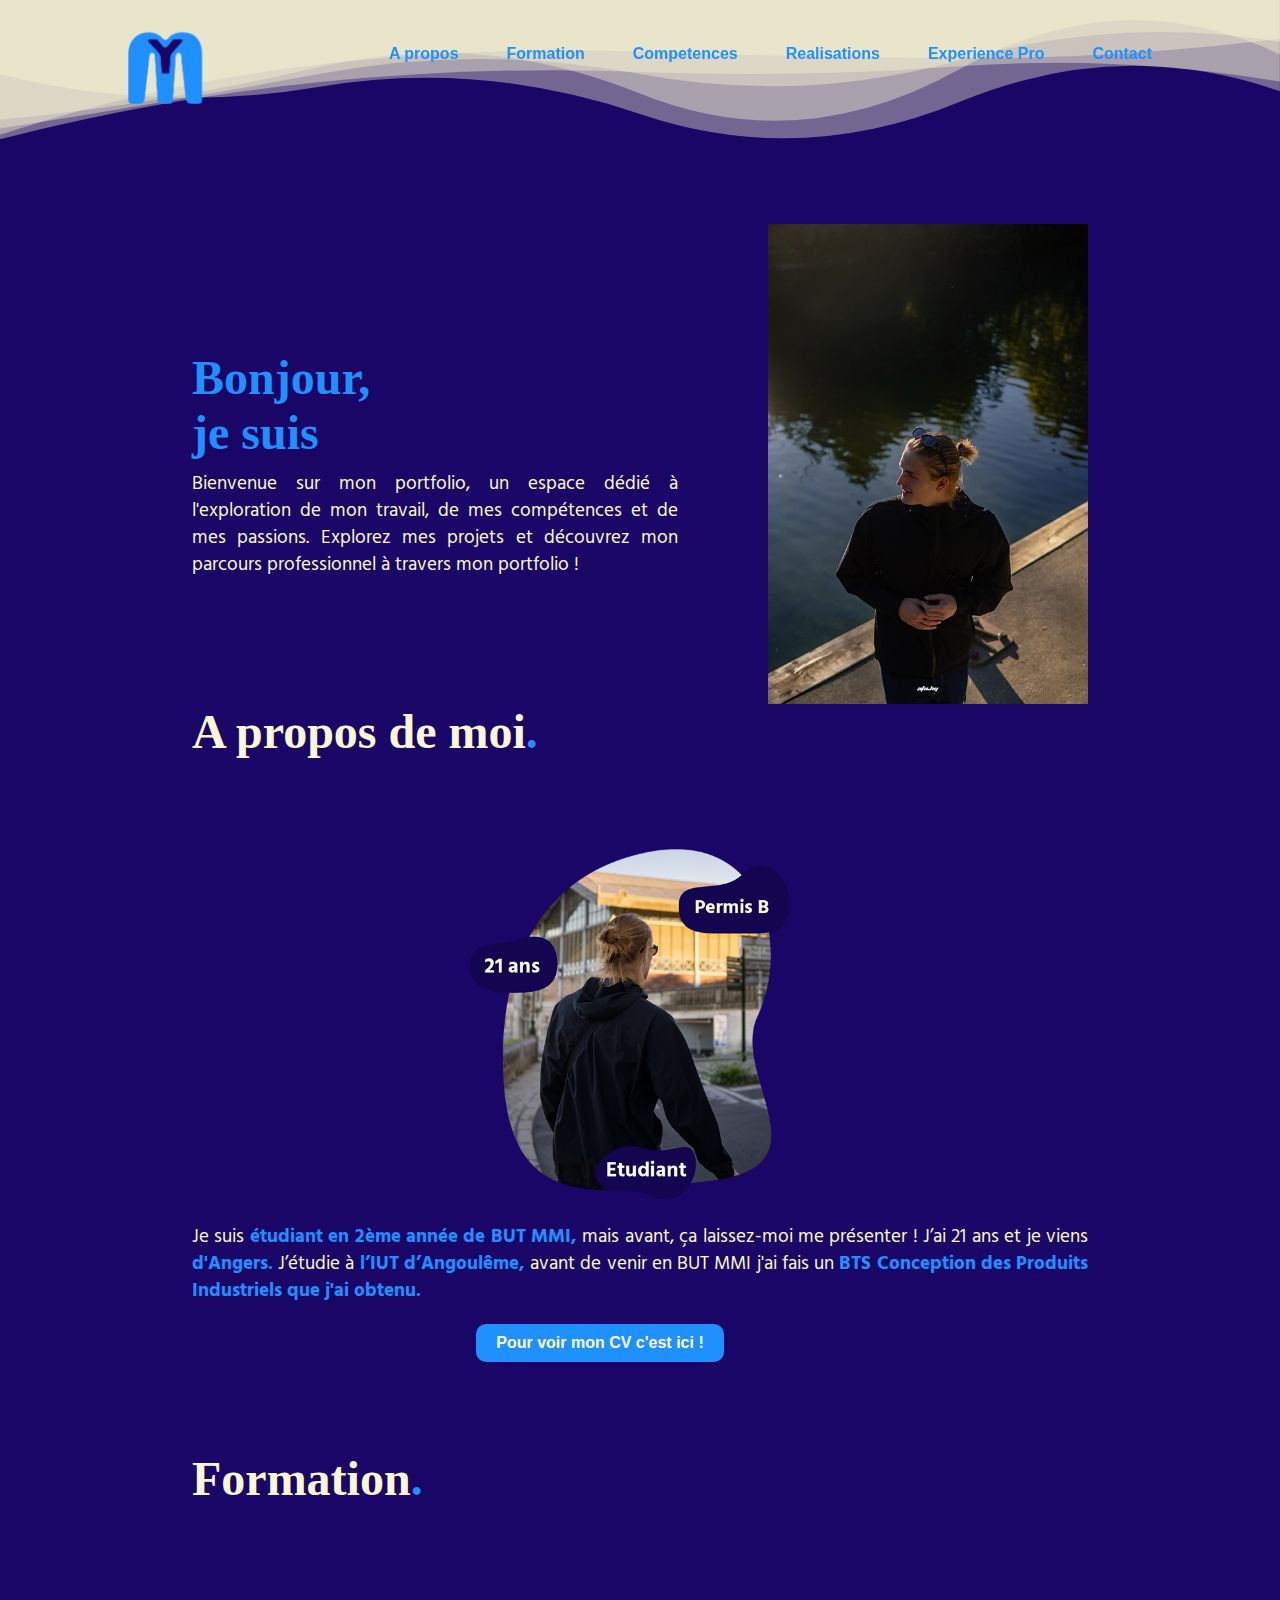
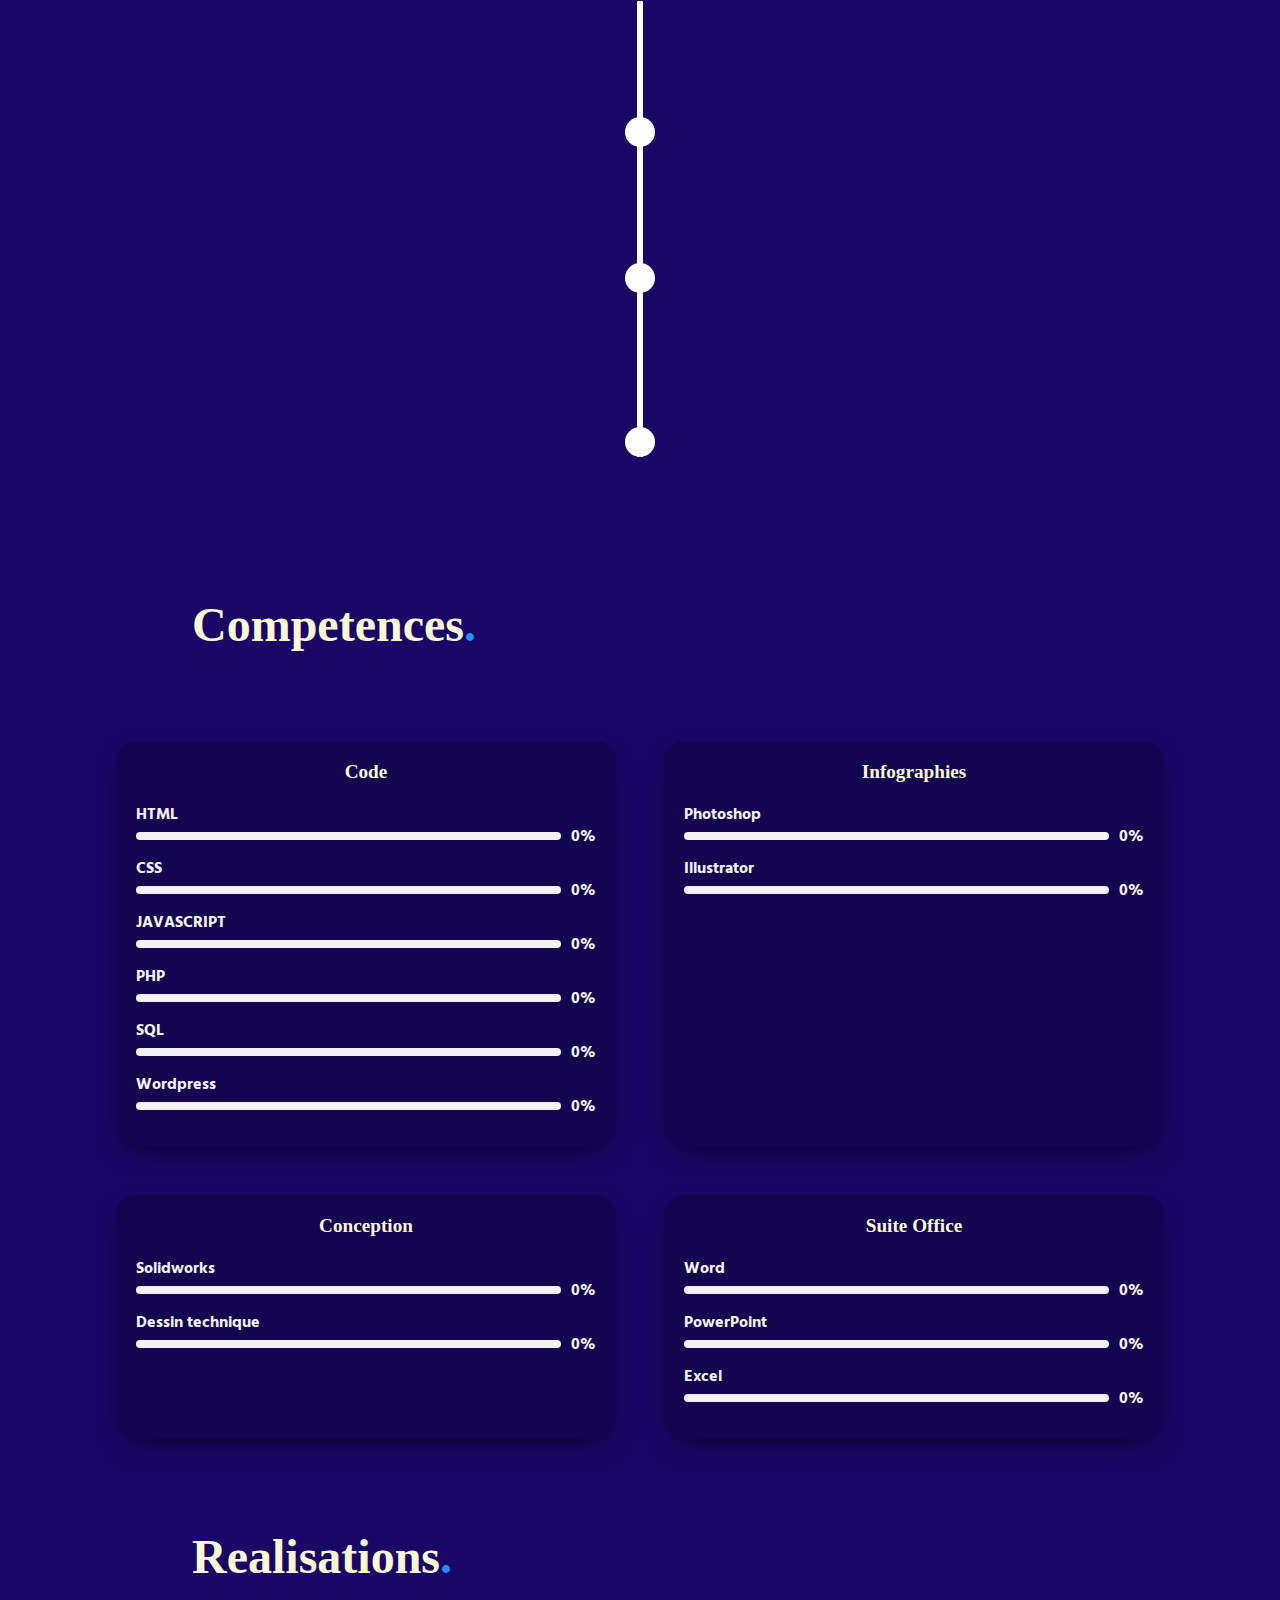
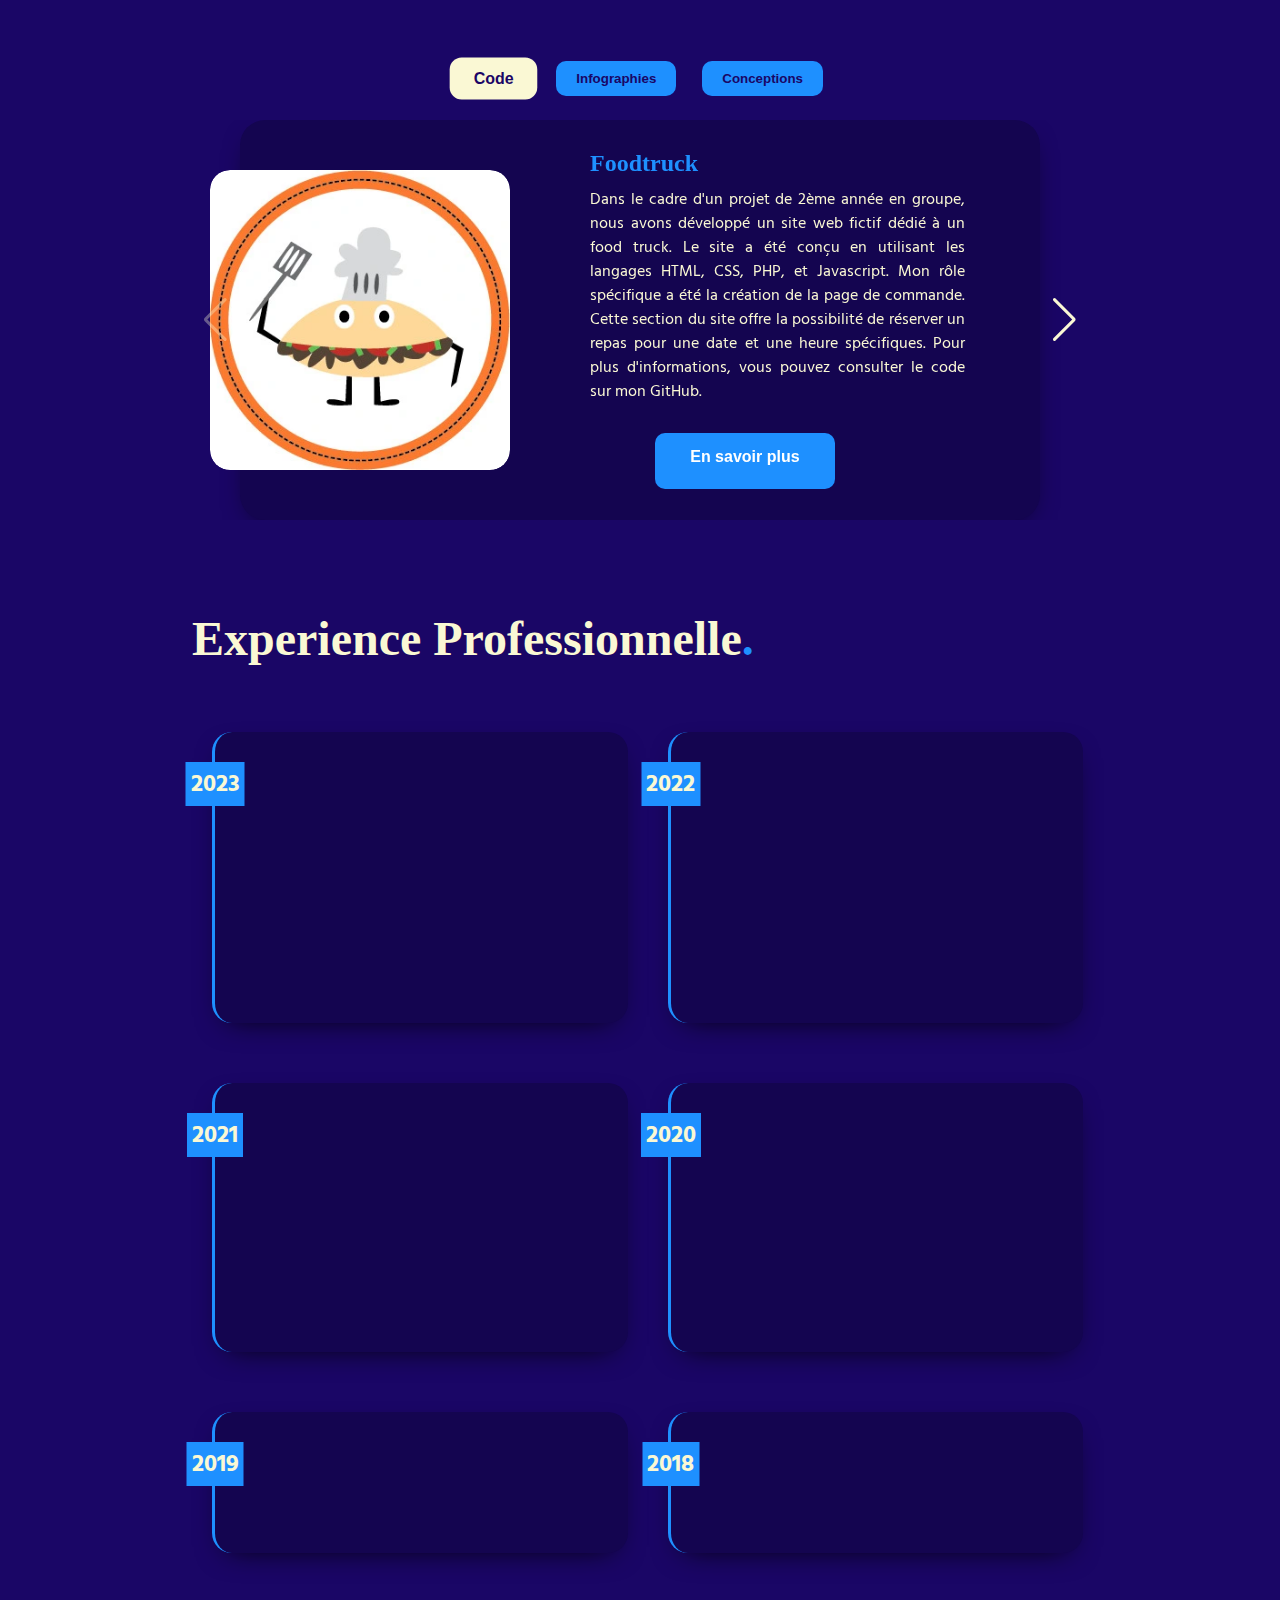
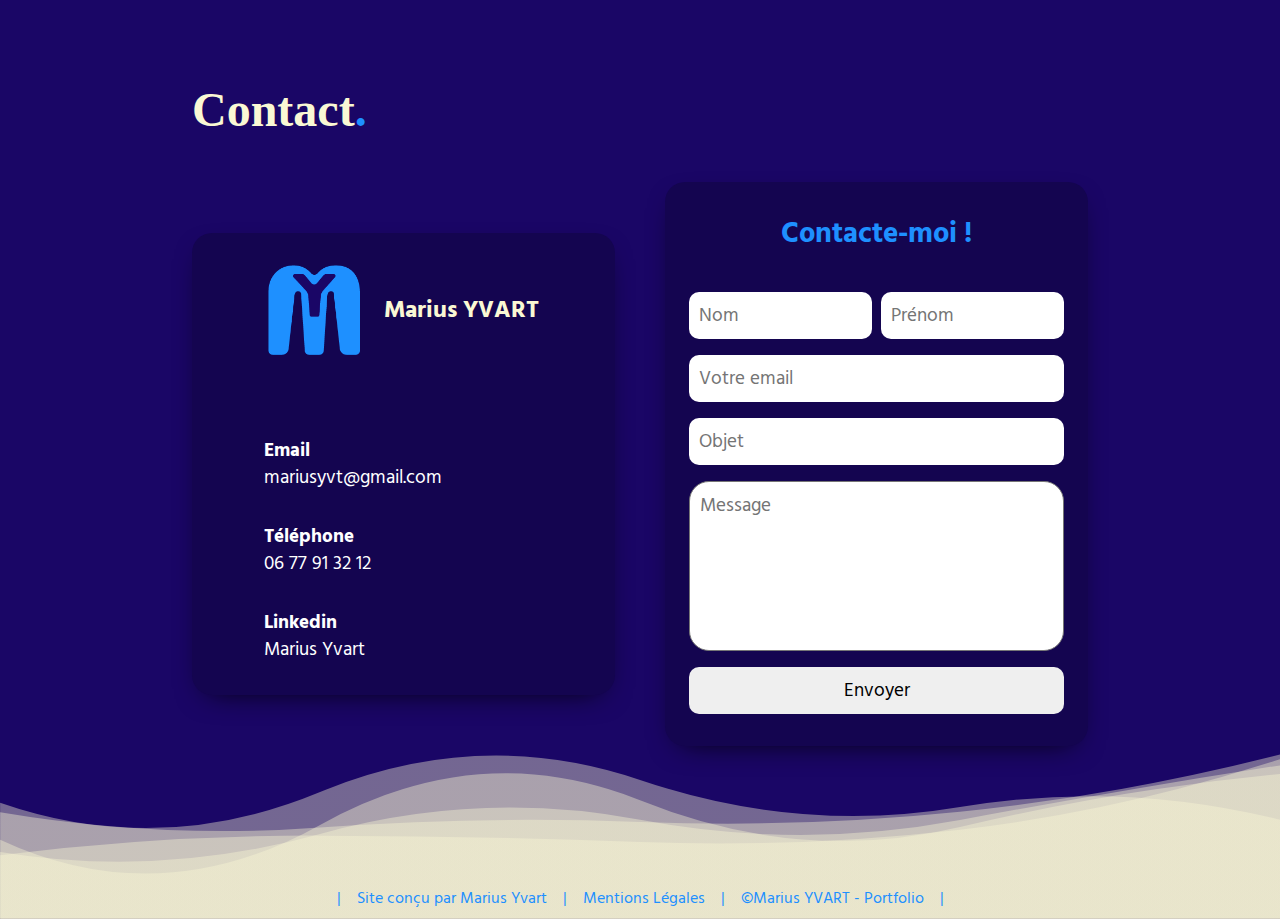
==== portfolio/index.html @ 49af5580 "Upload" ====
<!DOCTYPE html>
<html lang="fr">
  <head>
    <meta charset="UTF-8" />
    <meta name="viewport" content="width=device-width, initial-scale=1.0" />
    <meta property="og:image" content="assets/img/IMG_4087.webp" />
    <link rel="stylesheet" href="./assets/style.css" />
    <link
      rel="stylesheet"
      href="https://use.fontawesome.com/releases/v5.5.0/css/all.css"
      integrity="sha384-B4dIYHKNBt8Bc12p+WXckhzcICo0wtJAoU8YZTY5qE0Id1GSseTk6S+L3BlXeVIU"
      crossorigin="anonymous"
    />
    <link rel="icon" type="image/webp" href="./assets/img/logo.webp" />
    <script src="https://cdn.jsdelivr.net/npm/typelighterjs/typelighter.min.js"></script>
    <link rel="preconnect" href="https://fonts.googleapis.com" />
    <link rel="preconnect" href="https://fonts.gstatic.com" crossorigin />
    <link
      href="https://fonts.googleapis.com/css2?family=Inter&display=swap"
      rel="stylesheet"
    />
    <link
      href="https://fonts.googleapis.com/css2?family=Hind+Madurai&display=swap"
      rel="stylesheet"
    />
    <link
      href="https://fonts.googleapis.com/css2?family=Hind+Madurai:wght@700&display=swap"
      rel="stylesheet"
    />
    <link rel="stylesheet"
    href="https://cdnjs.cloudflare.com/ajax/libs/animate.css/4.1.1/animate.min.css"">
    <title>Portfolio Marius YVART</title>
    <script src="https://cdnjs.cloudflare.com/ajax/libs/waypoints/4.0.1/noframework.waypoints.min.js"></script>

    <link
      rel="stylesheet"
      href="https://cdn.jsdelivr.net/npm/swiper@11/swiper-bundle.min.css"
    />
  </head>
  <body>
    <header class="header-container">
      <svg
        id="svg"
        class="fixed-svg"
        style="position: fixed; top: -25px; left: 0; pointer-events: none"
        xmlns="http://www.w3.org/2000/svg"
        xmlns:xlink="http://www.w3.org/1999/xlink"
        preserveAspectRatio="xMidYMid"
        viewBox="0 0 1440 381"
      >
        <g transform="translate(720,190.5) scale(1,1) translate(-720,-190.5)">
          <linearGradient
            id="lg-0.09345103134690036"
            x1="0"
            x2="1"
            y1="0"
            y2="0"
          >
            <stop stop-color="#FAF8D4" offset="0"></stop>
            <stop stop-color="#FAF8D4" offset="1"></stop>
          </linearGradient>
          <path d="" fill="url(#lg-0.09345103134690036)" opacity="0.4">
            <animate
              attributeName="d"
              dur="10s"
              repeatCount="indefinite"
              keyTimes="0;0.333;0.667;1"
              calcMode="spline"
              keySplines="0.5 0 0.5 1;0.5 0 0.5 1;0.5 0 0.5 1"
              begin="0s"
              values="M0 0L 0 189.29338144551366Q 180 137.57852709131288  360 119.36997433395926T 720 107.00368142753132T 1080 98.22053893251172T 1440 124.66300718255425L 1440 0 Z;M0 0L 0 149.22998989201835Q 180 149.40688814794396  360 129.59572454208345T 720 125.55200996612264T 1080 139.25074182298823T 1440 82.24204339189296L 1440 0 Z;M0 0L 0 161.0830165963191Q 180 181.2282649671387  360 154.54073927793095T 720 151.94055467730027T 1080 72.46721846772127T 1440 90.8806387308264L 1440 0 Z;M0 0L 0 189.29338144551366Q 180 137.57852709131288  360 119.36997433395926T 720 107.00368142753132T 1080 98.22053893251172T 1440 124.66300718255425L 1440 0 Z"
            ></animate>
          </path>
          <path d="" fill="url(#lg-0.09345103134690036)" opacity="0.4">
            <animate
              attributeName="d"
              dur="10s"
              repeatCount="indefinite"
              keyTimes="0;0.333;0.667;1"
              calcMode="spline"
              keySplines="0.5 0 0.5 1;0.5 0 0.5 1;0.5 0 0.5 1"
              begin="-2s"
              values="M0 0L 0 144.21466718763912Q 180 172.11278245696866  360 129.06009635625603T 720 106.58101771331656T 1080 85.96717286251157T 1440 50.12530976077077L 1440 0 Z;M0 0L 0 180.75699273526794Q 180 119.39017887131243  360 99.42735832372372T 720 85.76964060908753T 1080 93.90977067211479T 1440 72.31577688977471L 1440 0 Z;M0 0L 0 166.77511283354977Q 180 133.69087652049203  360 103.54055225074872T 720 109.93758177183226T 1080 95.54826953327898T 1440 93.87608220760868L 1440 0 Z;M0 0L 0 144.21466718763912Q 180 172.11278245696866  360 129.06009635625603T 720 106.58101771331656T 1080 85.96717286251157T 1440 50.12530976077077L 1440 0 Z"
            ></animate>
          </path>
          <path d="" fill="url(#lg-0.09345103134690036)" opacity="0.4">
            <animate
              attributeName="d"
              dur="10s"
              repeatCount="indefinite"
              keyTimes="0;0.333;0.667;1"
              calcMode="spline"
              keySplines="0.5 0 0.5 1;0.5 0 0.5 1;0.5 0 0.5 1"
              begin="-4s"
              values="M0 0L 0 174.68521691917894Q 180 134.17259355293842  360 100.98398956944305T 720 93.63077938238867T 1080 136.22485401107002T 1440 107.98555966325299L 1440 0 Z;M0 0L 0 172.51836739650543Q 180 130.34903753058742  360 101.69862598194558T 720 112.032914165288T 1080 100.87779214056988T 1440 88.86357671411821L 1440 0 Z;M0 0L 0 172.94948881758Q 180 165.65164287987562  360 124.79751864285632T 720 110.77013380486515T 1080 87.99473991772453T 1440 55.888906051488604L 1440 0 Z;M0 0L 0 174.68521691917894Q 180 134.17259355293842  360 100.98398956944305T 720 93.63077938238867T 1080 136.22485401107002T 1440 107.98555966325299L 1440 0 Z"
            ></animate>
          </path>
          <path d="" fill="url(#lg-0.09345103134690036)" opacity="0.4">
            <animate
              attributeName="d"
              dur="10s"
              repeatCount="indefinite"
              keyTimes="0;0.333;0.667;1"
              calcMode="spline"
              keySplines="0.5 0 0.5 1;0.5 0 0.5 1;0.5 0 0.5 1"
              begin="-6s"
              values="M0 0L 0 131.09364845013891Q 180 206.1636899449988  360 169.77206487133304T 720 143.27072851529425T 1080 138.08739710746005T 1440 51.37452628228719L 1440 0 Z;M0 0L 0 181.89141846638148Q 180 200.46427621624437  360 168.50669866686235T 720 124.67477650299199T 1080 122.9238733883743T 1440 87.45302112235532L 1440 0 Z;M0 0L 0 111.51298727137814Q 180 155.97449476549747  360 125.59499587322382T 720 156.37862009898373T 1080 142.69391358414356T 1440 131.04367235719238L 1440 0 Z;M0 0L 0 131.09364845013891Q 180 206.1636899449988  360 169.77206487133304T 720 143.27072851529425T 1080 138.08739710746005T 1440 51.37452628228719L 1440 0 Z"
            ></animate>
          </path>
          <path d="" fill="url(#lg-0.09345103134690036)" opacity="0.4">
            <animate
              attributeName="d"
              dur="10s"
              repeatCount="indefinite"
              keyTimes="0;0.333;0.667;1"
              calcMode="spline"
              keySplines="0.5 0 0.5 1;0.5 0 0.5 1;0.5 0 0.5 1"
              begin="-8s"
              values="M0 0L 0 157.48520524993137Q 180 138.5067693972702  360 94.7185817470291T 720 148.56945309581926T 1080 109.92290005398587T 1440 98.45126933658912L 1440 0 Z;M0 0L 0 141.60575513097587Q 180 123.28145426226723  360 100.91661997235707T 720 77.51364975515115T 1080 62.41519069615588T 1440 115.27778912457487L 1440 0 Z;M0 0L 0 182.06341428673304Q 180 172.81571510865444  360 133.81356804625014T 720 79.88756121437017T 1080 90.91471492515078T 1440 55.93978003948497L 1440 0 Z;M0 0L 0 157.48520524993137Q 180 138.5067693972702  360 94.7185817470291T 720 148.56945309581926T 1080 109.92290005398587T 1440 98.45126933658912L 1440 0 Z"
            ></animate>
          </path>
        </g>
      </svg>
      <nav class="navbar-desktop">
        <a href="#top">
          <img src="./assets/img/logo.webp" alt="logo" id="logo" />
        </a>
        <ul>
          <li>
            <a href="#about">A propos</a>
          </li>
          <li>
            <a href="#formation">Formation</a>
          </li>
          <li>
            <a href="#competences">Competences</a>
          </li>
          <li>
            <a href="#realisation">Realisations</a>
          </li>
          <li>
            <a href="#experience">Experience Pro</a>
          </li>
          <li>
            <a href="#contact">Contact</a>
          </li>
        </ul>
      </nav>
      <div class="navbar-mobile">
        <a href="#top">
          <img src="./assets/img/logo.webp" alt="logo" id="logo" />
        </a>
        <div class="menu-icon" id="menu-icon">
          <svg
            class="ham hamRotate ham8"
            id="menusvg"
            viewBox="0 0 100 100"
            width="80"
            onclick="this.classList.toggle('active')"
            style="pointer-events: none"
          >
            <path
              class="line top"
              d="m 30,33 h 40 c 3.722839,0 7.5,3.126468 7.5,8.578427 0,5.451959 -2.727029,8.421573 -7.5,8.421573 h -20"
            ></path>
            <path class="line middle" d="m 30,50 h 40"></path>
            <path
              class="line bottom"
              d="m 70,67 h -40 c 0,0 -7.5,-0.802118 -7.5,-8.365747 0,-7.563629 7.5,-8.634253 7.5,-8.634253 h 20"
            ></path>
          </svg>
        </div>
        <ul id="mobile-menu" class="hidden">
          <li><a href="#about">A propos</a></li>
          <li><a href="#formation">Formation</a></li>
          <li><a href="#competences">Competences</a></li>
          <li><a href="#realisation">Realisations</a></li>
          <li><a href="#experience">Experience Pro</a></li>
          <li><a href="#contact">Contact</a></li>
        </ul>
      </div>
    </header>
    <main>
      <section class="portfolio-container">
        <div>
          <h1>Bonjour,</h1>
          <h1>
            je suis
            <span
              class="typeWriter"
              style="color: #faf8d4"
              data-text='[" Marius !", "etudiant !"]'
            ></span>
          </h1>
          <p>
            Bienvenue sur mon portfolio, un espace dédié à l'exploration de mon
            travail, de mes compétences et de mes passions. Explorez mes projets
            et découvrez mon parcours professionnel à travers mon portfolio !
          </p>
        </div>
        <img src="./assets/img/IMG_4087.webp" alt="Marius YVART" />
      </section>
      <section class="about-container" id="about">
        <h1>A propos de moi<span id="color">.</span></h1>
        <div>
          <img src="./assets/img/IMG_4093.webp" alt="Marius YVART" />
          <p>
            Je suis <strong>étudiant en 2ème année de BUT MMI,</strong> mais
            avant, ça laissez-moi me présenter ! J’ai 21 ans et je viens
            <strong>d'Angers.</strong> J’étudie à
            <strong>l’IUT d’Angoulême,</strong> avant de venir en BUT MMI j'ai
            fais un
            <strong
              >BTS Conception des Produits Industriels que j'ai obtenu.</strong
            >
          </p>
          <div class="about__container__cv">
            <a
              href="./assets/img/Marius CV copie-avec compression.pdf"
              target="_blank"
              class="about__cv"
              >Pour voir mon CV c'est ici !</a
            >
            <a href="https://github.com/MuuvaY"
              ><i class="fa-brands fa-square-github github"></i
            ></a>
          </div>
        </div>
      </section>
      <section class="timeline" id="formation">
        <h1>Formation<span id="color">.</span></h1>
        <ul>
          <li class="timeline-item">
            <div>
              <time>2020</time> Baccalauréat Technologique (Angers)
              <br />Titulaire du Baccalauréat STI2D
            </div>
          </li>
          <li class="timeline-item">
            <div>
              <time>2022</time> BTS CPI (Angers) <br />Titulaire du BTS
              Conception des Produits Industriels.
            </div>
          </li>
          <li class="timeline-item">
            <div>
              <time>2023</time> BUT MMI (Angoulême) <br />2ème année en BUT
              Métiers du Multimédia et de l’Internet
            </div>
          </li>
        </ul>
      </section>
      <section class="competences-container" id="competences">
        <h1>Competences<span id="color">.</span></h1>
        <div class="compt">
          <div class="container">
            <h3>Code</h3>
            <div class="box">
              <p>HTML</p>
              <div class="progress_bar_box">
                <div class="progress_bar">
                  <span class="line"></span>
                </div>
                <p class="increasing_percentage">0%</p>
                <div class="total_percentage">80%</div>
              </div>
            </div>
            <div class="box">
              <p>CSS</p>
              <div class="progress_bar_box">
                <div class="progress_bar">
                  <span class="line"></span>
                </div>
                <p class="increasing_percentage">0%</p>
                <div class="total_percentage">70%</div>
              </div>
            </div>
            <div class="box">
              <p>JAVASCRIPT</p>
              <div class="progress_bar_box">
                <div class="progress_bar">
                  <span class="line"></span>
                </div>
                <p class="increasing_percentage">0%</p>
                <div class="total_percentage">50%</div>
              </div>
            </div>
            <div class="box">
              <p>PHP</p>
              <div class="progress_bar_box">
                <div class="progress_bar">
                  <span class="line"></span>
                </div>
                <p class="increasing_percentage">0%</p>
                <div class="total_percentage">50%</div>
              </div>
            </div>
            <div class="box">
              <p>SQL</p>
              <div class="progress_bar_box">
                <div class="progress_bar">
                  <span class="line"></span>
                </div>
                <p class="increasing_percentage">0%</p>
                <div class="total_percentage">70%</div>
              </div>
            </div>
            <div class="box">
              <p>Wordpress</p>
              <div class="progress_bar_box">
                <div class="progress_bar">
                  <span class="line"></span>
                </div>
                <p class="increasing_percentage">0%</p>
                <div class="total_percentage">65%</div>
              </div>
            </div>
          </div>
          <div class="container">
            <h3>Infographies</h3>
            <div class="box">
              <p>Photoshop</p>
              <div class="progress_bar_box">
                <div class="progress_bar">
                  <span class="line"></span>
                </div>
                <p class="increasing_percentage">0%</p>
                <div class="total_percentage">60%</div>
              </div>
            </div>
            <div class="box">
              <p>Illustrator</p>
              <div class="progress_bar_box">
                <div class="progress_bar">
                  <span class="line"></span>
                </div>
                <p class="increasing_percentage">0%</p>
                <div class="total_percentage">70%</div>
              </div>
            </div>
          </div>
          <div class="container">
            <h3>Conception</h3>
            <div class="box">
              <p>Solidworks</p>
              <div class="progress_bar_box">
                <div class="progress_bar">
                  <span class="line"></span>
                </div>
                <p class="increasing_percentage">0%</p>
                <div class="total_percentage">75%</div>
              </div>
            </div>
            <div class="box">
              <p>Dessin technique</p>
              <div class="progress_bar_box">
                <div class="progress_bar">
                  <span class="line"></span>
                </div>
                <p class="increasing_percentage">0%</p>
                <div class="total_percentage">65%</div>
              </div>
            </div>
          </div>
          <div class="container">
            <h3>Suite Office</h3>
            <div class="box">
              <p>Word</p>
              <div class="progress_bar_box">
                <div class="progress_bar">
                  <span class="line"></span>
                </div>
                <p class="increasing_percentage">0%</p>
                <div class="total_percentage">80%</div>
              </div>
            </div>
            <div class="box">
              <p>PowerPoint</p>
              <div class="progress_bar_box">
                <div class="progress_bar">
                  <span class="line"></span>
                </div>
                <p class="increasing_percentage">0%</p>
                <div class="total_percentage">70%</div>
              </div>
            </div>
            <div class="box">
              <p>Excel</p>
              <div class="progress_bar_box">
                <div class="progress_bar">
                  <span class="line"></span>
                </div>
                <p class="increasing_percentage">0%</p>
                <div class="total_percentage">60%</div>
              </div>
            </div>
          </div>
        </div>
      </section>
      <section class="realisation-container" id="realisation">
        <h1>Realisations<span id="color">.</span></h1>
        <div class="btn">
          <button id="bouton1" class="actif">Code</button>
          <button id="bouton2">Infographies</button>
          <button id="bouton3">Conceptions</button>
        </div>
        <div class="carroussel">
          <div class="code">
            <div class="swiper mySwiper">
              <div class="swiper-wrapper">
                <div class="swiper-slide">
                  <div class="blog-slider">
                    <div class="blog-slider__wrp swiper-wrapper">
                      <div class="blog-slider__item swiper-slide">
                        <div class="blog-slider__img">
                          <img src="./assets/img/FOUEE.webp" alt="Foodtruck" />
                        </div>
                        <div class="blog-slider__content">
                          <div class="blog-slider__title">Foodtruck</div>
                          <div class="blog-slider__text">
                            Dans le cadre d'un projet de 2ème année en groupe,
                            nous avons développé un site web fictif dédié à un
                            food truck. Le site a été conçu en utilisant les
                            langages HTML, CSS, PHP, et Javascript. Mon rôle
                            spécifique a été la création de la page de commande.
                            Cette section du site offre la possibilité de
                            réserver un repas pour une date et une heure
                            spécifiques. Pour plus d'informations, vous pouvez
                            consulter le code sur mon GitHub.
                          </div>
                          <div class="blog-slider__link">
                            <a
                              href="https://rtiphonet.fr/foodtruck/accueil.php"
                              target="_blank"
                              class="blog-slider__button"
                              >En savoir plus</a
                            >
                            <a href="https://github.com/MuuvaY/foodtruck"
                              ><i class="fa-brands fa-square-github github"></i
                            ></a>
                          </div>
                        </div>
                      </div>
                    </div>
                  </div>
                </div>
                <div class="swiper-slide">
                  <div class="blog-slider">
                    <div class="blog-slider__wrp swiper-wrapper">
                      <div class="blog-slider__item swiper-slide">
                        <div class="blog-slider__img">
                          <img src="./assets/img/logoBeeAndBee.webp" alt="" />
                        </div>
                        <div class="blog-slider__content">
                          <div class="blog-slider__title">
                            Application Beeautop
                          </div>
                          <div class="blog-slider__text">
                            Cette application permet aux apiculteurs de suivre
                            leurs colonies d'abeilles dans les ruches qu'ils
                            sélectionnent. <br />Voici les identifiants pour se
                            connecter à l'application : <br />Utilisateur :
                            Mpaulet <br />Mot de passe : secret <br />
                            Application réalisée pour un projet de 1ère année.
                          </div>
                          <div class="blog-slider__link">
                            <a
                              href="https://kbelin.alwaysdata.net/beeautop/"
                              target="_blank"
                              class="blog-slider__button"
                              >En savoir plus</a
                            >
                            <a href="https://github.com/MuuvaY/BeeAuTop"
                              ><i class="fa-brands fa-square-github github"></i
                            ></a>
                          </div>
                        </div>
                      </div>
                    </div>
                  </div>
                </div>
                <div class="swiper-slide">
                  <div class="blog-slider">
                    <div class="blog-slider__wrp swiper-wrapper">
                      <div class="blog-slider__item swiper-slide">
                        <div class="blog-slider__img">
                          <img
                            src="./assets/img/portfolio.webp"
                            alt="Portfolio"
                          />
                        </div>
                        <div class="blog-slider__content">
                          <div class="blog-slider__title">Portfolio</div>
                          <div class="blog-slider__text">
                            Dans le cadre des mes études j'ai réaliser un
                            portfolio en utilisant les langages HTML, CSS,
                            Javascript et PHP.
                          </div>
                          <a
                            href="https://myvart.alwaysdata.net/portfolio"
                            target="_blank"
                            class="blog-slider__button"
                            >En savoir plus</a
                          >
                        </div>
                      </div>
                    </div>
                  </div>
                </div>
              </div>
              <div class="swiper-button-next"></div>
              <div class="swiper-button-prev"></div>
            </div>
          </div>
          <div class="infographies" style="display: none">
            <div class="swiper mySwiper">
              <div class="swiper-wrapper">
                <div class="swiper-slide">
                  <div class="blog-slider">
                    <div class="blog-slider__wrp swiper-wrapper">
                      <div class="blog-slider__item swiper-slide">
                        <div class="blog-slider__img">
                          <img
                            src="./assets/img/TP1-YVART-MARIUS.webp"
                            alt="Illustration Marius YVART"
                          />
                        </div>
                        <div class="blog-slider__content">
                          <div class="blog-slider__title">
                            Marius en indigene
                          </div>
                          <div class="blog-slider__text">
                            Dans le cadre d'une SAE, j'ai dû me mettre dans la
                            peau d'un habitant local évoluant dans son
                            environnement naturel. Voici mon illustration.
                          </div>
                          <a
                            href="./assets/img/TP1-YVART-MARIUS.webp"
                            target="_blank"
                            class="blog-slider__button"
                            >En savoir plus</a
                          >
                        </div>
                      </div>
                    </div>
                  </div>
                </div>
                <div class="swiper-slide">
                  <div class="blog-slider">
                    <div class="blog-slider__wrp swiper-wrapper">
                      <div class="blog-slider__item swiper-slide">
                        <div class="blog-slider__img">
                          <img
                            src="./assets/img/TP1_YVART_COMPLET.webp"
                            alt="Affiche"
                          />
                        </div>
                        <div class="blog-slider__content">
                          <div class="blog-slider__title">Affiche</div>
                          <div class="blog-slider__text">
                            Voici une affiche sur le thème de la sobriété des
                            déplacements moyennes et longues distances, réaliser
                            sur illustrator.
                          </div>
                          <a
                            href="./assets/img/TP1_YVART_COMPLET.webp"
                            target="_blank"
                            class="blog-slider__button"
                            >En savoir plus</a
                          >
                        </div>
                      </div>
                    </div>
                  </div>
                </div>
                <div class="swiper-slide">
                  <div class="blog-slider">
                    <div class="blog-slider__wrp swiper-wrapper">
                      <div class="blog-slider__item swiper-slide">
                        <div class="blog-slider__img">
                          <img
                            src="./assets/img/Kakemono.webp"
                            alt="Kakemono Medialby"
                          />
                        </div>
                        <div class="blog-slider__content">
                          <div class="blog-slider__title">Medialby</div>
                          <div class="blog-slider__text">
                            Medialby est une bibliothèque fictive pour laquelle
                            j'ai dû concevoir la charte graphique. J'ai créé un
                            logo, des véhicules personnalisés, un t-shirt, un
                            stylo, un kakemono et un événement lors d'un salon.
                          </div>
                          <a
                            href="./assets/img/Medialby.pdf"
                            target="_blank"
                            class="blog-slider__button"
                            >En savoir plus</a
                          >
                        </div>
                      </div>
                    </div>
                  </div>
                </div>
              </div>
              <div class="swiper-button-next"></div>
              <div class="swiper-button-prev"></div>
            </div>
          </div>
          <div class="conceptions" style="display: none">
            <div class="swiper mySwiper">
              <div class="swiper-wrapper">
                <div class="swiper-slide">
                  <div class="blog-slider">
                    <div class="blog-slider__wrp swiper-wrapper">
                      <div class="blog-slider__item swiper-slide">
                        <div class="blog-slider__img">
                          <img
                            src="./assets/img/piedbati.webp"
                            alt="Pied Bati"
                          />
                        </div>
                        <div class="blog-slider__content">
                          <div class="blog-slider__title">Pied d'un robot</div>
                          <div class="blog-slider__text">
                            Dans le cadre de mon projet en BTS CPI, j'ai dû
                            concevoir un ensemble de pièces pour un robot de
                            découpe de masselottes. Voici la structure que j'ai
                            élaborée avec Solidworks.
                          </div>
                          <a
                            href="./assets/img/piedbati.webp"
                            target="_blank"
                            class="blog-slider__button"
                            >En savoir plus</a
                          >
                        </div>
                      </div>
                    </div>
                  </div>
                </div>
                <div class="swiper-slide">
                  <div class="blog-slider">
                    <div class="blog-slider__wrp swiper-wrapper">
                      <div class="blog-slider__item swiper-slide">
                        <div class="blog-slider__img">
                          <img
                            src="./assets/img/supportusinage.webp"
                            alt="Support d'usinage"
                          />
                        </div>
                        <div class="blog-slider__content">
                          <div class="blog-slider__title">
                            Support d'usinage
                          </div>
                          <div class="blog-slider__text">
                            Ce dispositif d'usinage a été créé pour fixer le
                            moteur sur le bras de mon robot.
                          </div>
                          <a
                            href="./assets/img/supportusinage.webp"
                            target="_blank"
                            class="blog-slider__button"
                            >En savoir plus</a
                          >
                        </div>
                      </div>
                    </div>
                  </div>
                </div>
                <div class="swiper-slide">
                  <div class="blog-slider">
                    <div class="blog-slider__wrp swiper-wrapper">
                      <div class="blog-slider__item swiper-slide">
                        <div class="blog-slider__img">
                          <img src="./assets/img/moteur.webp" alt="Moteur" />
                        </div>
                        <div class="blog-slider__content">
                          <div class="blog-slider__title">Moteur</div>
                          <div class="blog-slider__text">
                            Voici le moteur utilisé pour indexer une pièce dans
                            la machine de découpe de masselottes.
                          </div>
                          <a
                            href="./assets/img/moteur.webp"
                            target="_blank"
                            class="blog-slider__button"
                            >En savoir plus</a
                          >
                        </div>
                      </div>
                    </div>
                  </div>
                </div>
                <div class="swiper-slide">
                  <div class="blog-slider">
                    <div class="blog-slider__wrp swiper-wrapper">
                      <div class="blog-slider__item swiper-slide">
                        <div class="blog-slider__img">
                          <img
                            src="./assets/img/miseenplan.webp"
                            alt="Mise en plan"
                          />
                        </div>
                        <div class="blog-slider__content">
                          <div class="blog-slider__title">Mise en plan</div>
                          <div class="blog-slider__text">
                            J'ai collaboré avec un étudiant en BTS CPRP. Ceci
                            est une mise en plan d'une pièce utilisée dans un
                            système de récupération de copeaux.
                          </div>
                          <a
                            href="./assets/img/miseenplan.webp"
                            target="_blank"
                            class="blog-slider__button"
                            >En savoir plus</a
                          >
                        </div>
                      </div>
                    </div>
                  </div>
                </div>
              </div>
              <div class="swiper-button-next"></div>
              <div class="swiper-button-prev"></div>
            </div>
          </div>
        </div>
      </section>
      <section class="experience-container" id="experience">
        <h1>Experience Professionnelle<span id="color">.</span></h1>
        <div>
          <div
            class="experience-contenu has-animation animation-ltr"
            data-delay="10"
          >
            <h2>2023</h2>
            <p>
              <strong>Travail Intérim – SUPER U LES JUSTICES</strong
              ><br />Approvisionnement des rayons/Manutention
            </p>
            <p>
              <strong>Travail Etudiant – Norauto</strong><br />Monteur pneus.
            </p>
          </div>
        </div>
        <div>
          <div
            class="experience-contenu has-animation animation-ltr"
            data-delay="10"
          >
            <h2>2022</h2>
            <p>
              <strong>Travail Etudiant – Biscotte Pasquier</strong
              ><br />Conditionnement et tri sur ligne de production/Equipe en
              3/8.
            </p>
            <p>
              <strong>Travail Intérim – GLS France</strong
              ><br />Manutentionnaire.
            </p>
            <p>
              <strong>Travail Intérim – UNDIZ</strong> <br />Préparateur de
              commandes/Pickings/Réception de marchandises.
            </p>
          </div>
        </div>
        <div>
          <div
            class="experience-contenu has-animation animation-ltr"
            data-delay="10"
          >
            <h2>2021</h2>
            <p>
              <strong>Travail Intérim – UNDIZ </strong><br />Préparateur de
              commandes/Pickings – Réception de marchandises. Equipe du matin.
            </p>
            <p>
              <strong>Travail Intérim – LBD Ménage</strong
              ><br />Manutentionnaire.
            </p>
            <p>
              <strong>Stage SIA AGRO (2 mois)</strong>
              <br />Dessinateur Industriel
            </p>
          </div>
        </div>
        <div>
          <div
            class="experience-contenu has-animation animation-ltr"
            data-delay="10"
          >
            <h2>2020</h2>
            <p>
              <strong>Travail Saisonnier dans l’agriculture</strong
              ><br />Travaux pour le maïs semences et épuration du chanvre.
            </p>
          </div>
        </div>
        <div>
          <div
            class="experience-contenu has-animation animation-ltr"
            data-delay="10"
          >
            <h2>2019</h2>
            <p>
              <strong>Travail Saisonnier dans l’agriculture</strong
              ><br />Travaux pour le maïs semences.
            </p>
          </div>
        </div>
        <div>
          <div
            class="experience-contenu has-animation animation-ltr"
            data-delay="10"
          >
            <h2>2018</h2>
            <p>
              <strong>Travail Saisonnier dans l’agriculture</strong
              ><br />Castration de maïs. <br />Récolte des graines d’oignon.
            </p>
          </div>
        </div>
      </section>
      <section class="contact-container" id="contact">
        <h1>Contact<span id="color">.</span></h1>
        <div class="contact-info-form">
          <div class="info-container">
            <div class="info-title">
              <img src="./assets/img/logo.webp" alt="Logo" />
              <h2>Marius YVART</h2>
            </div>
            <div class="info-logo">
              <a href="mailto:mariusyvt@gmail.com">
                <div class="item">
                  <i class="fa-solid fa-envelope"></i>
                  <div class="item-ETL">
                    <p>Email</p>
                    <p>mariusyvt@gmail.com</p>
                  </div>
                </div>
              </a>
              <a href="tel:06 77 91 43 12" target="_blank">
                <div class="item">
                  <i class="fa-solid fa-mobile-screen-button"></i>
                  <div class="item-ETL">
                    <p>Téléphone</p>
                    <p>06 77 91 32 12</p>
                  </div>
                </div>
              </a>
              <a
                href="https://www.linkedin.com/in/marius-yvart-14aa23255/"
                target="_blank"
              >
                <div class="item">
                  <i class="fa-brands fa-linkedin"></i>
                  <div class="item-ETL">
                    <p>Linkedin</p>
                    <p>Marius Yvart</p>
                  </div>
                </div>
              </a>
            </div>
          </div>
          <div class="contact">
            <form method="post" action="mail.php" class="form-container">
              <div class="title">
                <h2>Contacte-moi !</h2>
              </div>
              <div class="input-row">
                <input name="nom" type="text" placeholder="Nom" required />
                <input
                  name="prenom"
                  type="text"
                  placeholder="Prénom"
                  required
                />
              </div>
              <input
                type="email"
                name="email"
                placeholder="Votre email"
                required
              />
              <input type="text" name="objet" placeholder="Objet" required />
              <textarea
                name="message"
                style="height: 330px"
                placeholder="Message"
              ></textarea>
              <!-- <button type="submit" name="submit" class="input-button">
                Envoyer
              </button> -->
              <input type="submit" value="Envoyer" id="submitButton" />
            </form>
          </div>
        </div>
      </section>
    </main>
    <footer>
      <div class="mentionlg">
        <p>|</p>
        <p>Site conçu par Marius Yvart</p>
        <p>|</p>
        <a href="./assets/pages/mentions-legales.html">Mentions Légales</a>
        <p>|</p>
        <p>&copy;<span id="currentYear"></span>Marius YVART - Portfolio</p>
        <p>|</p>
      </div>
      <div class="svg2">
        <svg
          class="fixed-svg-footer"
          xmlns="http://www.w3.org/2000/svg"
          xmlns:xlink="http://www.w3.org/1999/xlink"
          preserveAspectRatio="xMidYMid"
          viewBox="0 0 1440 190"
        >
          <g transform="translate(720,190.5) scale(1,1) translate(-720,-190.5)">
            <linearGradient
              id="lg-0.09345103134690036"
              x1="0"
              x2="1"
              y1="0"
              y2="0"
            >
              <stop stop-color="#FAF8D4" offset="0"></stop>
              <stop stop-color="#FAF8D4" offset="1"></stop>
            </linearGradient>
            <path d="" fill="url(#lg-0.09345103134690036)" opacity="0.4">
              <animate
                attributeName="d"
                dur="10s"
                repeatCount="indefinite"
                keyTimes="0;0.333;0.667;1"
                calcMode="spline"
                keySplines="0.5 0 0.5 1;0.5 0 0.5 1;0.5 0 0.5 1"
                begin="0s"
                values="M0 0L 0 189.29338144551366Q 180 137.57852709131288  360 119.36997433395926T 720 107.00368142753132T 1080 98.22053893251172T 1440 124.66300718255425L 1440 0 Z;M0 0L 0 149.22998989201835Q 180 149.40688814794396  360 129.59572454208345T 720 125.55200996612264T 1080 139.25074182298823T 1440 82.24204339189296L 1440 0 Z;M0 0L 0 161.0830165963191Q 180 181.2282649671387  360 154.54073927793095T 720 151.94055467730027T 1080 72.46721846772127T 1440 90.8806387308264L 1440 0 Z;M0 0L 0 189.29338144551366Q 180 137.57852709131288  360 119.36997433395926T 720 107.00368142753132T 1080 98.22053893251172T 1440 124.66300718255425L 1440 0 Z"
              ></animate>
            </path>
            <path d="" fill="url(#lg-0.09345103134690036)" opacity="0.4">
              <animate
                attributeName="d"
                dur="10s"
                repeatCount="indefinite"
                keyTimes="0;0.333;0.667;1"
                calcMode="spline"
                keySplines="0.5 0 0.5 1;0.5 0 0.5 1;0.5 0 0.5 1"
                begin="-2s"
                values="M0 0L 0 144.21466718763912Q 180 172.11278245696866  360 129.06009635625603T 720 106.58101771331656T 1080 85.96717286251157T 1440 50.12530976077077L 1440 0 Z;M0 0L 0 180.75699273526794Q 180 119.39017887131243  360 99.42735832372372T 720 85.76964060908753T 1080 93.90977067211479T 1440 72.31577688977471L 1440 0 Z;M0 0L 0 166.77511283354977Q 180 133.69087652049203  360 103.54055225074872T 720 109.93758177183226T 1080 95.54826953327898T 1440 93.87608220760868L 1440 0 Z;M0 0L 0 144.21466718763912Q 180 172.11278245696866  360 129.06009635625603T 720 106.58101771331656T 1080 85.96717286251157T 1440 50.12530976077077L 1440 0 Z"
              ></animate>
            </path>
            <path d="" fill="url(#lg-0.09345103134690036)" opacity="0.4">
              <animate
                attributeName="d"
                dur="10s"
                repeatCount="indefinite"
                keyTimes="0;0.333;0.667;1"
                calcMode="spline"
                keySplines="0.5 0 0.5 1;0.5 0 0.5 1;0.5 0 0.5 1"
                begin="-4s"
                values="M0 0L 0 174.68521691917894Q 180 134.17259355293842  360 100.98398956944305T 720 93.63077938238867T 1080 136.22485401107002T 1440 107.98555966325299L 1440 0 Z;M0 0L 0 172.51836739650543Q 180 130.34903753058742  360 101.69862598194558T 720 112.032914165288T 1080 100.87779214056988T 1440 88.86357671411821L 1440 0 Z;M0 0L 0 172.94948881758Q 180 165.65164287987562  360 124.79751864285632T 720 110.77013380486515T 1080 87.99473991772453T 1440 55.888906051488604L 1440 0 Z;M0 0L 0 174.68521691917894Q 180 134.17259355293842  360 100.98398956944305T 720 93.63077938238867T 1080 136.22485401107002T 1440 107.98555966325299L 1440 0 Z"
              ></animate>
            </path>
            <path d="" fill="url(#lg-0.09345103134690036)" opacity="0.4">
              <animate
                attributeName="d"
                dur="10s"
                repeatCount="indefinite"
                keyTimes="0;0.333;0.667;1"
                calcMode="spline"
                keySplines="0.5 0 0.5 1;0.5 0 0.5 1;0.5 0 0.5 1"
                begin="-6s"
                values="M0 0L 0 131.09364845013891Q 180 206.1636899449988  360 169.77206487133304T 720 143.27072851529425T 1080 138.08739710746005T 1440 51.37452628228719L 1440 0 Z;M0 0L 0 181.89141846638148Q 180 200.46427621624437  360 168.50669866686235T 720 124.67477650299199T 1080 122.9238733883743T 1440 87.45302112235532L 1440 0 Z;M0 0L 0 111.51298727137814Q 180 155.97449476549747  360 125.59499587322382T 720 156.37862009898373T 1080 142.69391358414356T 1440 131.04367235719238L 1440 0 Z;M0 0L 0 131.09364845013891Q 180 206.1636899449988  360 169.77206487133304T 720 143.27072851529425T 1080 138.08739710746005T 1440 51.37452628228719L 1440 0 Z"
              ></animate>
            </path>
            <path d="" fill="url(#lg-0.09345103134690036)" opacity="0.4">
              <animate
                attributeName="d"
                dur="10s"
                repeatCount="indefinite"
                keyTimes="0;0.333;0.667;1"
                calcMode="spline"
                keySplines="0.5 0 0.5 1;0.5 0 0.5 1;0.5 0 0.5 1"
                begin="-8s"
                values="M0 0L 0 157.48520524993137Q 180 138.5067693972702  360 94.7185817470291T 720 148.56945309581926T 1080 109.92290005398587T 1440 98.45126933658912L 1440 0 Z;M0 0L 0 141.60575513097587Q 180 123.28145426226723  360 100.91661997235707T 720 77.51364975515115T 1080 62.41519069615588T 1440 115.27778912457487L 1440 0 Z;M0 0L 0 182.06341428673304Q 180 172.81571510865444  360 133.81356804625014T 720 79.88756121437017T 1080 90.91471492515078T 1440 55.93978003948497L 1440 0 Z;M0 0L 0 157.48520524993137Q 180 138.5067693972702  360 94.7185817470291T 720 148.56945309581926T 1080 109.92290005398587T 1440 98.45126933658912L 1440 0 Z"
              ></animate>
            </path>
          </g>
        </svg>
      </div>
    </footer>
    <script src="./assets/pg.js"></script>
    <!-- <script src="https://cdn.jsdelivr.net/npm/swiper@11/swiper-element-bundle.min.js"></script> -->
    <script src="https://cdn.jsdelivr.net/npm/swiper@11/swiper-bundle.min.js"></script>
    <script>
      var swiper = new Swiper(".mySwiper", {
        navigation: {
          nextEl: ".swiper-button-next",
          prevEl: ".swiper-button-prev",
        },
      });
    </script>
    <script
      src="https://kit.fontawesome.com/e141427d59.js"
      crossorigin="anonymous"
    ></script>
    <script src="https://cdn.jsdelivr.net/npm/typelighterjs/typelighter.min.js"></script>
  </body>
</html>
---- portfolio/assets/style.css ----
* {
  margin: 0;
  padding: 0;
  box-sizing: border-box;
  scroll-behavior: smooth;
  scroll-padding-top: 170px;
}
body {
  background-color: #1a0666;
}
main {
  width: clamp(320px, 70%, 1200px);
  margin: 0 auto;
  margin-top: 5%;
}
body,
html {
  overflow-x: hidden;
}
@font-face {
  font-family: "Noto Sans";
  src: url("./Noto_Sans/NotoSans-Black.ttf") format("ttf");
  font-weight: normal;
  font-style: normal;
}
@font-face {
  font-family: "Transducer";
  src: url("./../font/transfonter.org-20231121-085531/Transducer-HairlineCondensed.woff2")
      format("woff2"),
    url("./../font/transfonter.org-20231121-085531/Transducer-HairlineCondensed.woff")
      format("woff");
  font-weight: 100;
  font-style: normal;
  font-display: swap;
}
@font-face {
  font-family: "Transducer";
  src: url("../font/transfonter.org-20231121-085531/Transducer-BoldExtended.woff2")
      format("woff2"),
    url("./../font/transfonter.org-20231121-085531/Transducer-BoldExtended.woff")
      format("woff");
  font-weight: bold;
  font-style: normal;
  font-display: swap;
}

.header-container {
  height: 5vh;
}
.fixed-svg {
  margin: auto;
  z-index: 999;
  width: auto;
}
@media only screen and (max-width: 480px) {
  .fixed-svg {
    height: 250px;
    /* viewbox: 0 0 1440 381; */
  }
}
/* .navbar-desktop {
  height: 4rem;
  display: flex;
  justify-content: flex-end;
  align-items: center;
  position: absolute;
  top: 0px;
  right: 5%;
  z-index: 1000;
} */
.navbar-desktop a {
  color: #1e90ff;
  text-decoration: none;
  font-family: "Transducer", sans-serif;
  font-weight: 700;
}
.navbar-desktop ul {
  display: flex;
  position: fixed;
  justify-content: center;
  align-items: center;
  top: 5%;
  right: 10%;
  gap: 3rem;
  z-index: 999;
}
.navbar-desktop ul li {
  display: flex;
  gap: 10rem;
}
.navbar-mobile {
  display: none;
}
#logo {
  object-fit: cover;
  height: 8vh;
  position: fixed;
  top: 3.5%;
  left: 10%;
  z-index: 999;
}
.menu-icon {
  display: block;
  cursor: pointer;
  text-align: right;
  margin-right: 5%;
  position: fixed;
  right: 5%;
  top: 2%;
}

.bar {
  display: block;
  width: 40px;
  height: 3px;
  background-color: #1e90ff;
  margin: 5px 0;
  float: right;
  clear: both;
  transition: all 0.3s ease;
}
#mobile-menu {
  list-style: none;
  padding: 0;
  text-align: center;
  background-color: rgba(26, 6, 102, 1);
  height: calc(100vh);
  z-index: 999;
  position: fixed;
  width: 100%;
  display: none;
}
#mobile-menu a {
  color: white;
  text-decoration: none;
  font-family: "Transducer";
  font-weight: 700;
  font-style: normal;
  text-align: center;
  font-size: 1.5rem;
  display: block;
  letter-spacing: 5px;
}

#mobile-menu li {
  margin-bottom: 20px;
  position: relative;
  top: 20%;
}

/* Pour la croix */
.menu-icon.croix {
  position: fixed;
  top: 2%;
  right: 5%;
  z-index: 1000;
}

.hidden {
  display: none;
}
.line {
  fill: none;
  transition: stroke-dasharray 400ms, stroke-dashoffset 400ms;
  stroke: #1e90ff;
  stroke-width: 5.5;
  stroke-linecap: round;
}
.ham {
  cursor: pointer;
  -webkit-tap-highlight-color: transparent;
  transition: transform 400ms;
  -moz-user-select: none;
  -webkit-user-select: none;
  -ms-user-select: none;
  user-select: none;
  transform: translate(-0%, -25%);
}

.ham8 .top {
  stroke-dasharray: 40 160;
}
.ham8 .middle {
  stroke-dasharray: 40 142;
  transform-origin: 50%;
  transition: transform 400ms;
}
.ham8 .bottom {
  stroke-dasharray: 40 85;
  transform-origin: 50%;
  transition: transform 400ms, stroke-dashoffset 400ms;
}
.hamRotate.active {
  transform: translate(-0%, -25%) rotate(45deg);
}
.hamRotate180.active {
  transform: rotate(180deg);
}
.ham8.active .top {
  stroke-dashoffset: -64px;
}
.ham8.active .middle {
  transform: rotate(90deg);
}
.ham8.active .bottom {
  stroke-dashoffset: -64px;
}
/* Styles pour les écrans de petite taille (par exemple, les smartphones) */
@media screen and (max-width: 768px) {
  .navbar-desktop {
    display: none; /* Cacher la barre de navigation de bureau pour les petits écrans */
  }

  .navbar-mobile {
    display: block; /* Afficher la barre de navigation mobile pour les petits écrans */
    width: 100%;
    position: fixed;
    z-index: 999;
  }

  .menu-icon {
    display: block; /* Afficher l'icône du menu pour les petits écrans */
  }

  .navbar-mobile ul {
    display: none; /* Cacher la liste du menu mobile au départ */
  }

  .navbar-mobile ul.active {
    display: block; /* Afficher la liste du menu mobile lorsque le menu est activé */
  }

  .navbar-mobile ul li {
    display: block; /* Afficher les éléments du menu mobile en tant que blocs empilés */
    padding: 10px 0; /* Ajouter un espace entre les éléments du menu mobile */
  }
  #logo {
    object-fit: cover;
    height: 5vh;
    position: fixed;
    top: 1.5%;
    left: 10%;
  }
}

@media screen and (max-width: 1024px) {
  .navbar-desktop {
    display: none; /* Cacher la barre de navigation de bureau pour les petits écrans */
  }

  .navbar-mobile {
    display: block; /* Afficher la barre de navigation mobile pour les petits écrans */
    width: 100%;
    position: fixed;
    z-index: 999;
  }

  .menu-icon {
    display: block; /* Afficher l'icône du menu pour les petits écrans */
  }

  .navbar-mobile ul {
    display: none; /* Cacher la liste du menu mobile au départ */
  }

  .navbar-mobile ul.active {
    display: block; /* Afficher la liste du menu mobile lorsque le menu est activé */
  }

  .navbar-mobile ul li {
    display: block; /* Afficher les éléments du menu mobile en tant que blocs empilés */
    padding: 10px 0; /* Ajouter un espace entre les éléments du menu mobile */
  }
  #logo {
    object-fit: cover;
    height: 5vh;
    position: fixed;
    top: 1.5%;
    left: 10%;
  }
}

.container-animation {
  height: 10vh;
  width: 100%;
}

.portfolio-container {
  display: flex;
  justify-content: center;
  align-items: center;
  width: 100%;
  margin-top: 20%;
  text-align: center; /* Pour centrer horizontalement le texte */
}
.portfolio-container div {
  display: flex;
  flex-direction: column;
  text-align: justify;
}
.portfolio-container h1:nth-child(1) {
  font-family: "Transducer";
  font-weight: bold;
  font-style: normal;
  color: #1e90ff;
  font-size: 3rem;
}
.portfolio-container h1:nth-child(2) {
  font-family: "Transducer";
  font-weight: bold;
  font-style: normal;
  color: #1e90ff;
  font-size: 3rem;
}
.portfolio-container p {
  font-family: "Hind Madurai", sans-serif;
  margin-top: 10px;
  color: #faf8d4;
  font-size: 1.2em;
}
.portfolio-container img {
  max-width: 25vw;
  object-fit: cover;
  margin-left: 10%;
}
/* Media Query pour les écrans plus petits */
@media screen and (max-width: 768px) {
  .portfolio-container {
    flex-direction: column;
  }

  .portfolio-container div {
    max-width: 100%;
    padding: 20px;
  }

  .portfolio-container h1:nth-child(1),
  .portfolio-container h1:nth-child(2) {
    font-size: 2rem;
  }

  .portfolio-container p {
    font-size: 1em;
  }

  .portfolio-container img {
    max-width: 80%;
    margin-left: 0;
  }
}
/* Styles de base pour les écrans larges */
.about-container div {
  width: 100%;
  text-align: center; /* Centre le texte */
}

.about-container img {
  max-width: 100%; /* Assurez-vous que l'image s'adapte à la largeur de la section */
  height: auto; /* Maintient le rapport hauteur-largeur de l'image */
  margin-right: 20px; /* Ajoutez un espace à droite de l'image */
  margin-bottom: 20px;
  max-width: 25vw;
  object-fit: cover;
}

.about-container h1 {
  font-family: "Transducer";
  font-weight: bold;
  font-style: normal;
  font-size: 3rem;
  color: #faf8d4;
  margin-bottom: 10%;
}

.about-container p {
  color: #faf8d4;
  font-family: "Hind Madurai", sans-serif;
  font-size: 1.2em;
  margin-bottom: 20px;
  text-align: justify;
}

.about-container p strong {
  font-weight: bold;
  color: #1e90ff;
}
#color {
  color: #1e90ff;
}

.about-container a {
  text-decoration: none;
  color: white;
}

.about-container strong {
  color: #1e90ff;
}

.about__cv {
  display: inline-block; /* Affichez le lien comme un bloc pour qu'il soit centré */
  width: auto; /* Ajustez la largeur en fonction du contenu */
  background-color: #1e90ff;
  color: #1a0666;
  padding: 10px 20px; /* Ajoutez de l'espace autour du lien */
  font-family: "Noto Sans", sans-serif;
  font-weight: bold;
  transition: background-color 0.3s ease;
  border-radius: 10px;
  margin-left: 0px;
  animation: hithere 1s ease infinite;
}
.about__container__cv {
  display: flex;
  justify-content: center;
  align-items: center;
  gap: 5rem;
}
@keyframes hithere {
  30% {
    transform: scale(1.2);
  }
  40%,
  60% {
    transform: rotate(-3deg) scale(1.2);
  }
  50% {
    transform: rotate(3deg) scale(1.2);
  }
  70% {
    transform: rotate(0deg) scale(1.2);
  }
  100% {
    transform: scale(1);
  }
}
.about__container__cv .about__cv:hover {
  background-color: #faf8d4;
}

/* Styles pour les écrans de petite taille (mobile) */
@media screen and (max-width: 576px) {
  .about-container {
    flex-direction: column; /* Empilez les éléments verticalement */
    text-align: center; /* Centrez le texte */
  }

  .about-container img {
    margin-right: 0; /* Réinitialisez la marge à droite de l'image */
    max-width: 100%; /* Supprimez max-width */
    object-fit: unset; /* Supprimez object-fit */
  }
}

/* Styles pour les écrans de taille moyenne */
@media screen and (max-width: 768px) {
  .about-container div {
    padding: 0 20px; /* Ajoutez de l'espace sur les côtés du contenu */
    margin-left: 0px;
  }
}

/* Styles pour les écrans de petite taille (mobile) */
@media screen and (max-width: 576px) {
  .about-container h1 {
    font-size: 2rem; /* Réduisez la taille de la police pour les petits écrans */
    margin: 20% 0px;
  }

  .about-container p {
    font-size: 1em; /* Réduisez la taille de la police pour les petits écrans */
  }

  .about-container table {
    font-size: 1em; /* Réduisez la taille de la police pour les petits écrans */
  }
}

@media screen and (max-width: 576px) {
  .about-container {
    /* ... Vos styles existants ... */
    text-align: justify; /* Justifiez le texte pour les écrans de petite taille */
  }
}

/* TIMELINE
–––––––––––––––––––––––––––––––––––––––––––––––––– */

.timeline ul {
  padding: 50px 0;
}

.timeline ul li {
  list-style-type: none;
  position: relative;
  width: 6px;
  margin: 0 auto;
  padding-top: 50px;
  background: white;
  z-index: -999;
}

.timeline ul li::after {
  content: "";
  position: absolute;
  left: 50%;
  bottom: 0;
  transform: translateX(-50%);
  width: 30px;
  height: 30px;
  border-radius: 50%;
  background: inherit;
  z-index: 1;
}

.timeline ul li div {
  position: relative;
  bottom: 0;
  width: 400px;
  padding: 15px;
  background: #140550;
  box-shadow: 0px 10px 30px -15px #000000;
}
.timeline ul li:nth-child(odd) div {
  left: 45px;
}

.timeline ul li:nth-child(odd) div::before {
  border-width: 8px 16px 8px 0;
  border-color: transparent #1e90ff transparent transparent;
}

.timeline ul li:nth-child(even) div {
  left: -439px;
}

.timeline ul li:nth-child(even) div::before {
  border-width: 8px 0 8px 16px;
  border-color: transparent transparent transparent #1e90ff;
}

time {
  display: block;
  font-size: 1.2rem;
  font-weight: bold;
  margin-bottom: 8px;
  font-family: "Transducer";
  font-weight: bold;
  font-style: normal;
  color: #1e90ff;
}
.timeline {
  margin-top: 10%;
}
.timeline ul li::after {
  transition: background 0.5s ease-in-out;
}

.timeline ul li.in-view::after {
  background: #1e90ff;
}

.timeline ul li div {
  visibility: hidden;
  opacity: 0;
  transition: all 0.5s ease-in-out;
}

.timeline ul li:nth-child(odd) div {
  transform: translate3d(200px, 0, 0);
}

.timeline ul li:nth-child(even) div {
  transform: translate3d(-200px, 0, 0);
}

.timeline ul li.in-view div {
  transform: none;
  visibility: visible;
  opacity: 1;
  color: white;
  font-family: "Hind Madurai", sans-serif;
  transition: opacity 0.8s ease-in-out, transform 1s ease-in-out;
  border-radius: 10px;
}
.timeline h1 {
  font-family: "Transducer";
  font-weight: bold;
  font-style: normal;
  font-size: 3rem;
  color: #faf8d4;
  margin-bottom: 5%;
}
/* GENERAL MEDIA QUERIES
–––––––––––––––––––––––––––––––––––––––––––––––––– */

@media screen and (max-width: 900px) {
  .timeline ul li div {
    width: 250px;
  }
  .timeline ul li:nth-child(even) div {
    left: -289px;
    /*250+45-6*/
  }
}
@media screen and (max-width: 600px) {
  .timeline ul li {
    margin-left: 20px;
  }
  .timeline ul li:nth-child(even) div {
    left: 45px;
  }
  .timeline ul li:nth-child(even) div::before {
    border-width: 8px 16px 8px 0;
    border-color: transparent #6f9ceb transparent transparent;
  }
}

@media screen and (max-width: 576px) {
  .timeline h1 {
    font-size: 2rem;
    margin-top: 20%;
  }
}
@media screen and (max-width: 768px) {
  .timeline ul {
    overflow-x: hidden; /* Masquer le débordement horizontal */
  }

  .timeline ul li {
    margin-left: 20px;
  }
  .timeline ul li:nth-child(even) div {
    left: 45px;
  }
  .timeline ul li:nth-child(even) div::before {
    border-width: 8px 16px 8px 0;
    border-color: transparent #6f9ceb transparent transparent;
  }
}
/* EXTRA/CLIP PATH STYLES
–––––––––––––––––––––––––––––––––––––––––––––––––– */
.timeline-clippy ul li::after {
  width: 40px;
  height: 40px;
  border-radius: 0;
}

.timeline-rhombus ul li::after {
  clip-path: polygon(50% 0%, 100% 50%, 50% 100%, 0% 50%);
}

.timeline-rhombus ul li div::before {
  bottom: 12px;
}

.timeline-star ul li::after {
  clip-path: polygon(
    50% 0%,
    61% 35%,
    98% 35%,
    68% 57%,
    79% 91%,
    50% 70%,
    21% 91%,
    32% 57%,
    2% 35%,
    39% 35%
  );
}

.timeline-heptagon ul li::after {
  clip-path: polygon(
    50% 0%,
    90% 20%,
    100% 60%,
    75% 100%,
    25% 100%,
    0% 60%,
    10% 20%
  );
}

.timeline-infinite ul li::after {
  animation: scaleAnimation 2s infinite;
}

@keyframes scaleAnimation {
  0% {
    transform: translateX(-50%) scale(1);
  }
  50% {
    transform: translateX(-50%) scale(1.25);
  }
  100% {
    transform: translateX(-50%) scale(1);
  }
}
.competences-container h1 {
  font-family: "Transducer";
  font-weight: bold;
  font-style: normal;
  font-size: 3rem;
  color: #faf8d4;
  margin-top: 10%;
  margin-bottom: 10%;
}
.compt {
  display: grid;
  grid-template-columns: repeat(2, 1fr);
  gap: 3rem;
  justify-content: center;
}
.container {
  width: 500px;
  border-radius: 20px;
  padding: 20px;
  z-index: -999;
  background-color: #140550;
  box-shadow: 0px 10px 30px -15px #000000;
  border-radius: 20px;
}

.container h3 {
  font-size: 1.2rem;
  text-align: center;
  margin-bottom: 20px;
  color: #faf8d4;
  font-family: "Transducer";
  font-weight: bold;
  font-style: normal;
}
.container p {
  font-family: "Hind Madurai", sans-serif;
  color: #f2f2f2;
  font-weight: bold;
}
.container .box {
  width: 100%;
  margin: 10px 0px;
}
.box .progress_bar_box {
  display: flex;
  align-items: center;
}
.box .progress_bar_box .progress_bar {
  width: 100%;
  height: 8px;
  background-color: #f2f2f2;
  border-radius: 100px;
  overflow: hidden;
  position: relative;
}
.box .progress_bar_box .progress_bar .line {
  position: absolute;
  width: 0%;
  height: 100%;
  background-color: #1e90ff;
  border-radius: 100px;
  transition: 0.2s;
}
.box .progress_bar_box .increasing_percentage {
  margin-left: 10px;
}
.box .progress_bar_box .total_percentage {
  display: none;
}
/* Media Query pour les écrans plus étroits */
@media (max-width: 1024px) {
  .competences-container h1 {
    margin: 10% 0px;
  }
  .compt {
    grid-template-columns: repeat(1, 1fr); /* Une seule colonne */
  }

  .container {
    width: 100%; /* Utiliser la largeur de l'écran */
    border-radius: 20px;
  }

  .container h3 {
    font-size: 1rem; /* Réduire la taille de la police */
  }
}
@media (max-width: 768px) {
  .competences-container h1 {
    font-size: 2rem; /* Réduire la taille de la police */
    margin: 20% 0px;
  }
  .compt {
    grid-template-columns: repeat(1, 1fr); /* Une seule colonne */
  }

  .container {
    width: 100%; /* Utiliser la largeur de l'écran */
    border-radius: 20px; /* Supprimer la bordure arrondie */
  }

  .container h3 {
    font-size: 1rem; /* Réduire la taille de la police */
  }
}
/* Styles de base pour les écrans larges */
.experience-container h1 {
  font-family: "Transducer";
  font-weight: bold;
  font-style: normal;
  font-size: 3rem;
  color: #faf8d4;
  margin-top: 10%;
  margin-bottom: 5%;
}

.experience-container h2 {
  color: white;
  font-family: "Hind Madurai", sans-serif;
}

.experience-container p {
  color: white;
  font-family: "Hind Madurai", sans-serif;
}

.experience-container {
  display: flex;
  flex-wrap: wrap;
  margin-right: -15px;
}

.experience-container > div {
  width: 100%; /* Assure que les div occupent toute la largeur */
  margin-bottom: 20px; /* Espacement entre chaque div */
  flex: 0 0 50%;
  max-width: 50%;
  padding: 20px;
  z-index: -999;
}
.experience-container p {
  padding: 10px;
  color: #faf8d4;
}
.experience-contenu {
  position: relative;
  padding-left: 30px;
  background-color: #140550;
  box-shadow: 0px 10px 30px -15px #000000;
  border-left: 3px solid #1e90ff;
  padding: 30px 30px 25px;
  display: flex; /* Utilisation de Flexbox */
  flex-direction: column; /* Empile les éléments verticalement */
  height: 100%; /* Assure que toutes les div ont la même hauteur */
  border-radius: 20px;
}
.experience-contenu h2 {
  color: #faf8d4;
  font-size: 1.5rem;
  margin: 0; /* Réinitialise la marge pour le <h2> */
  background-color: #1e90ff; /* Couleur de fond */
  display: inline-block; /* Permet au fond de prendre la largeur du contenu */
  padding: 5px; /* Ajoute de l'espace autour du texte */
  position: absolute; /* Position absolue pour centrer le <h2> */
  left: 0; /* Positionne le <h2> à gauche */
  transform: translateX(
    -50%
  ); /* Centre horizontalement le <h2> par rapport à la bordure gauche */
}

/* Styles pour les écrans de taille moyenne */
@media screen and (max-width: 768px) {
  .experience-container > div {
    flex: 0 0 100%;
    max-width: 100%;
  }
}

/* Styles pour les écrans de petite taille (mobile) */
@media screen and (max-width: 576px) {
  .experience-container h1 {
    font-size: 2rem;
    margin-bottom: 20%;
  }

  .experience-contenu h2 {
    font-size: 1.2rem;
  }
}
.has-animation {
  position: relative;
}

.has-animation p,
.has-animation img {
  opacity: 0;
}

.has-animation.animate-in p,
.has-animation.animate-in img {
  animation: textHidden 0.1s 1.1s forwards;
}

.has-animation.animate-in:before,
.has-animation.animate-in:after {
  content: "";
  position: absolute;
  top: 0;
  right: 0;
  height: 100%;
  z-index: 10;
}

.has-animation.animate-in:before {
  background-color: #1e90ff; /* Utilisez votre couleur ou remplacez par une valeur. */
}

.has-animation.animate-in:after {
  background-color: white;
  animation-delay: 0.3s; /* Ajuste le délai de l'animation */
}

.has-animation.animation-ltr.animate-in:before {
  animation: revealLTR 1s ease; /* Réduit la durée de l'animation */
}

.has-animation.animation-ltr.animate-in:after {
  animation: revealLTR 0.5s 0.3s ease; /* Réduit la durée de l'animation et ajuste le délai */
}

.has-animation.animation-rtl.animate-in:before {
  animation: revealRTL 1s ease; /* Réduit la durée de l'animation */
}

.has-animation.animation-rtl.animate-in:after {
  animation: revealRTL 0.5s 0.3s ease; /* Réduit la durée de l'animation et ajuste le délai */
}

@keyframes revealRTL {
  0% {
    width: 0;
    right: 0;
  }
  65% {
    width: 100%;
    right: 0;
  }
  100% {
    width: 0;
    right: 100%;
  }
}
@keyframes revealLTR {
  0% {
    width: 0;
    left: 0;
  }
  65% {
    width: 100%;
    left: 0;
  }
  100% {
    width: 0;
    left: 100%;
  }
}

@keyframes textHidden {
  0% {
    opacity: 0;
  }
  100% {
    opacity: 1;
  }
}
.realisation-container h1 {
  font-family: "Transducer";
  font-weight: bold;
  font-style: normal;
  color: #faf8d4;
  margin-top: 10%;
  margin-bottom: 8%;
  font-size: 3rem;
}
.btn button.actif {
  background-color: #faf8d4;
  transform: scale(1.2);
}
.btn {
  display: flex;
  justify-content: center;
  gap: 1rem;
  margin-bottom: 1.2em;
  transform: transform scale(1);

  /* transition: transform 0.3s ease; */
}
#bouton1:hover {
  transform: scale(1.2);
  transition: transform 0.3s ease;
}
#bouton2:hover {
  transform: scale(1.2);
  transition: transform 0.3s ease;
}
#bouton3:hover {
  transform: scale(1.2);
  transition: transform 0.3s ease;
}
.realisation-container button {
  background-color: #1e90ff;
  color: #1a0666;
  padding: 10px 20px;
  border: none;
  margin: 5px;
  cursor: pointer;
  border-radius: 10px;
  font-weight: bold;
  font-family: "Noto Sans", sans-serif;
}

.blog-slider {
  width: 95%;
  position: relative;
  max-width: 800px;
  margin: auto;
  background: #140550;
  box-shadow: 0px 10px 30px -15px #000000;
  padding: 50px;
  border-radius: 25px;
  height: 400px;
  transition: all 0.3s;
  font-family: "Hind Madurai", sans-serif;
}

.blog-slider__item.swiper-slide-active {
  .blog-slider__img img {
    transition-delay: 0.3s;
  }
  .blog-slider__content > * {
    opacity: 1;
    transform: none;
  }
  .blog-slider__content > *:nth-child(1) {
    transition-delay: 0.3s;
  }

  .blog-slider__content > *:nth-child(2) {
    transition-delay: 0.4s;
  }

  .blog-slider__content > *:nth-child(3) {
    transition-delay: 0.5s;
  }
}

.blog-slider__img {
  width: 300px;
  flex-shrink: 0;
  height: 300px;
  border-radius: 20px;
  transform: translateX(-80px);
  overflow: hidden;
}

.blog-slider__img:after {
  content: "";
  position: absolute;
  top: 0;
  left: 0;
  width: 100%;
  height: 100%;
  border-radius: 20px;
  opacity: 0.8;
}

.blog-slider__img img {
  width: 100%;
  height: 100%;
  object-fit: cover;
  display: block;
  border-radius: 20px;
  transition: all 0.3s;
}

.blog-slider__code {
  color: #00ffff;
  margin-bottom: 15px;
  display: block;
  font-weight: 500;
}

.blog-slider__title {
  font-size: 24px;
  font-weight: 700;
  color: #1e90ff;
  margin-bottom: 10px;
  font-family: "Transducer";
  font-weight: bold;
  font-style: normal;
}

.blog-slider__text {
  color: #faf8d4;
  margin-bottom: 30px;
  line-height: 1.5em;
  text-align: justify;
}

.blog-slider__button {
  display: inline-flex;
  background-color: #1e90ff;
  padding: 15px 35px;
  border-radius: 10px;
  color: #fff;
  text-decoration: none;
  font-weight: bold;
  justify-content: center;
  text-align: center;
  font-family: "Noto Sans", sans-serif;
  height: 3.5rem;
}
.blog-slider__link {
  display: flex;
  justify-content: space-evenly;
  align-items: center;
  gap: 0;
}
.github {
  font-size: 3.5rem;
  color: #faf8d4;
  /* padding: 15px 35px; */
}
.swiper-container-horizontal > .swiper-pagination-bullets,
.swiper-pagination-custom,
.swiper-pagination-fraction {
  bottom: 10px;
  left: 0;
  width: 100%;
}

.blog-slider__pagination {
  position: absolute;
  z-index: 21;
  right: 20px;
  width: 11px !important;
  text-align: center;
  left: auto !important;
  top: 50%;
  bottom: auto !important;
  transform: translateY(-50%);
}
.swiper-button-next:after,
.swiper-button-prev:after {
  color: #faf8d4;
}
@media screen and (max-width: 768px) {
  .blog-slider__pagination {
    transform: translateX(-50%);
    left: 50% !important;
    top: 205px;
    width: 100% !important;
    display: flex;
    justify-content: center;
    align-items: center;
  }
}
@media screen and (max-width: 400px) {
  .blog-slider__link {
    gap: 1rem;
  }
  .blog-slider__button {
    padding: 15px 8px;
  }
}

.blog-slider__pagination.swiper-pagination-bullets .swiper-pagination-bullet {
  margin: 8px 0;
}

@media screen and (max-width: 768px) {
  .blog-slider__pagination.swiper-pagination-bullets .swiper-pagination-bullet {
    margin: 0 5px;
  }
}

.swiper-pagination-bullet {
  width: 11px;
  height: 11px;
  display: block;
  border-radius: 10px;
  background: #062744;
  opacity: 0.2;
  transition: all 0.3s;
}

.swiper-pagination-bullet-active {
  opacity: 1;
  background: #fd3838;
  height: 30px;
  box-shadow: 0px 0px 20px rgba(252, 56, 56, 0.3);

  @media screen and (max-width: 768px) {
    height: 11px;
    width: 30px;
  }
}
@media (max-width: 1024px) {
  .realisation-container h1 {
    margin-top: 20%;
  }
}
@media (max-width: 768px) {
  .realisation-container h1 {
    font-size: 2rem; /* Réduire la taille de la police */
    margin-top: 20%;
  }
}
@media (max-width: 1024px) {
  .btn {
    gap: 0.5rem;
  }
}
@media (max-width: 768px) {
  .btn {
    gap: 0.5rem;
  }
}
@media screen and (max-width: 992px) {
  .blog-slider__img {
    width: 45%;
  }
}

@media screen and (max-width: 768px) {
  .blog-slider__img {
    transform: translateY(-30%);
    width: 90%;
  }
}

@media screen and (max-width: 576px) {
  .blog-slider__img {
    width: 95%;
    display: flex;
    justify-content: center;
  }
}

@media screen and (max-height: 500px) and (min-width: 992px) {
  .blog-slider__img {
    height: 270px;
  }
}

.blog-slider__content {
  padding-right: 25px;
}

@media screen and (max-width: 768px) {
  .blog-slider__content {
    margin-top: -190px;
    text-align: center;
    padding: 0 30px;
  }
}
@media screen and (max-width: 1024px) {
  .blog-slider__content {
    margin-top: -190px;
    text-align: center;
    padding: 0 30px;
    height: auto;
  }
  .blog-slider__img {
    transform: translateY(-30%);
    width: 90%;
    z-index: 10;
  }
  .blog-slider {
    margin: 100px auto;
  }
}

@media screen and (max-width: 576px) {
  .blog-slider__content {
    padding: 0;
  }
}
.swiper-wrapper .swiper-slide {
  display: flex !important; /* ou display: flex; ou tout autre valeur souhaitée */
}
@media screen and (max-width: 1024px) {
  .blog-slider {
    max-width: 680px;
    height: auto;
  }
}

@media screen and (max-width: 768px) {
  .blog-slider {
    min-height: 500px;
    height: auto;
    margin: 100px auto;
  }
}

@media screen and (max-height: 500px) and (min-width: 992px) {
  .blog-slider {
    height: 350px;
  }
}

.blog-slider__item {
  display: flex;
  align-items: center;
}

@media screen and (max-width: 768px) {
  .blog-slider__item {
    flex-direction: column;
  }
}
@media screen and (max-width: 1024px) {
  .blog-slider__item {
    flex-direction: column;
  }
}
@media screen and (max-width: 576px) {
  .blog-slider__img img {
    width: 90%; /* Ajustez la largeur maximale selon vos besoins */
    height: 60%;
  }
}
@media screen and (max-width: 1024px) {
  .blog-slider__img img {
    height: 60%;
  }
}
@media screen and (max-width: 768px) {
  .swiper-button-next:after,
  .swiper-button-prev:after {
    display: none;
  }
  .swiper-button-prev,
  .swiper-rtl .swiper-button-next {
    display: none;
  }
  .swiper-button-next,
  .swiper-rtl .swiper-button-prev {
    display: none;
  }
}
@media screen and (max-width: 1024px) {
  .swiper-button-next:after,
  .swiper-button-prev:after {
    display: none;
  }
  .swiper-button-prev,
  .swiper-rtl .swiper-button-next {
    display: none;
  }
  .swiper-button-next,
  .swiper-rtl .swiper-button-prev {
    display: none;
  }
}
.contact-container h1 {
  font-family: "Transducer";
  font-weight: bold;
  font-style: normal;
  font-size: 3rem;
  color: #faf8d4;
  margin-top: 10%;
  margin-bottom: 5%;
}
.contact-info-form {
  display: flex;
  justify-content: center;
  align-items: center;
  gap: 3.125rem;
  width: 100%;
}
.info-container {
  display: flex;
  flex-direction: column;
  justify-content: center;
  align-items: center;
  gap: 2em;
  width: 30em;
  height: auto;
  padding: 2em 1.5em;
  border-radius: 20px;
  background-color: #140550;
  box-shadow: 0px 10px 30px -15px #000000;
}
.info-title {
  display: flex;
  justify-content: center;
  align-items: center;
  gap: 1.5rem;
  z-index: 5;
  margin-bottom: 50px;
}
.info-logo {
  display: flex;
  flex-direction: column;
  justify-content: center;
  gap: 2em;
  width: 100%;
}
.info-logo a {
  text-decoration: none;
}
.info-logo a:visited {
  color: inherit;
}
.item p {
  color: white;
  font-size: 1.2em;
  font-family: "Hind Madurai", sans-serif;
}
.item-ETL {
  display: flex;
  flex-direction: column;
  justify-content: center;
  align-items: start;
}
.item-ETL :first-child {
  font-weight: bold;
}
.info-logo i {
  color: #faf8d4;
  font-size: 2rem;
  min-width: 2rem;
  z-index: 5;
}
.item {
  display: flex;
  align-items: center;
  gap: 1em;
}
.info-title img {
  object-fit: cover;
  height: 10vh;
}
.info-title h2 {
  font-family: "Hind Madurai", sans-serif;
  font-size: 1.5em;
  color: #faf8d4;
}
.contact {
  background-color: #140550;
  padding: 2em 1.5em;
  border-radius: 20px;
  width: 30em;
  height: auto;
  box-shadow: 0px 10px 30px -15px #000000;
}
.form-container {
  display: flex;
  flex-direction: column;
  justify-content: center;
  align-items: center;
  gap: 1em;
  height: 500px;
}
.form-container input {
  width: 100%;
  padding: 10px;
  font-family: "Hind Madurai", sans-serif;
  font-size: 1.2em;
  border: none;
  border-radius: 10px;
  cursor: pointer;
}
.form-container textarea {
  width: 100%;
  height: 100px;
  padding: 10px;
  font-family: "Hind Madurai", sans-serif;
  font-size: 1.2em;
  border-radius: 20px;
  resize: none;
}
.input-row {
  width: 100%;
  display: flex;
  gap: 0.6em;
}

.input-button {
  width: 100%;
  padding: 10px;
  font-family: "Hind Madurai", sans-serif;
  font-size: 1.2em;
  border-radius: 20px;
  border: none;
}
.title {
  font-family: "Hind Madurai", sans-serif;
  font-size: 1.2em;
  color: #1e90ff;
  margin-bottom: 1.2em;
}
@media (max-width: 768px) {
  .contact-container h1 {
    font-size: 2rem; /* Réduire la taille de la police */
    margin: 20% 0px;
  }
}
@media (max-width: 1024px) {
  .contact-container h1 {
    margin: 10% 0px;
  }
}

/* Styles pour les écrans de taille supérieure ou égale à 1024px */
@media only screen and (min-width: 1024px) {
  .contact-info-form {
    display: flex;
    justify-content: space-between;
  }

  .info-container {
    width: 48%; /* Ajustez la largeur selon vos besoins */
  }

  .contact {
    width: 48%; /* Ajustez la largeur selon vos besoins */
  }
}

/* Styles pour les écrans de taille inférieure à 1024px et supérieure ou égale à 768px */
@media only screen and (max-width: 1023px) {
  .contact-info-form {
    flex-direction: column;
    align-items: center;
  }

  .info-container,
  .contact {
    width: 100%;
    gap: 0;
  }
}

/* Styles pour les écrans de taille inférieure à 768px */
@media only screen and (max-width: 767px) {
  .info-title img {
    height: 8vh;
  }
}

.svg2 {
  rotate: 180deg;
}
/* Styles spécifiques pour les écrans de taille supérieure ou égale à 1024px */
@media only screen and (min-width: 1024px) {
  .fixed-svg-footer {
    height: 300px;
  }
}

@media only screen and (max-width: 1023px) {
  .fixed-svg-footer {
    height: 250px;
  }
}

@media only screen and (max-width: 767px) {
  .fixed-svg-footer {
    height: 350px;
  }
}
.fixed-svg-footer {
  margin: auto;
  z-index: -999;
  position: relative;
  width: auto;
  height: auto;
}
footer {
  position: relative;
}
.mentionlg a {
  text-decoration: none; /* Remove underline */
  color: inherit; /* Use the default text color */
}
.mentionlg {
  position: absolute;
  bottom: 0;
  width: 100%;
  text-align: center;
  padding: 10px;
  z-index: 1;
  display: flex;
  justify-content: center;
  align-items: center;
  gap: 1rem;
  color: #1e90ff;
  font-family: "Hind Madurai", sans-serif;
}

@media only screen and (max-width: 767px) {
  .fixed-svg-footer {
    height: 140px; /* Ajustez la hauteur selon vos besoins */
  }
}
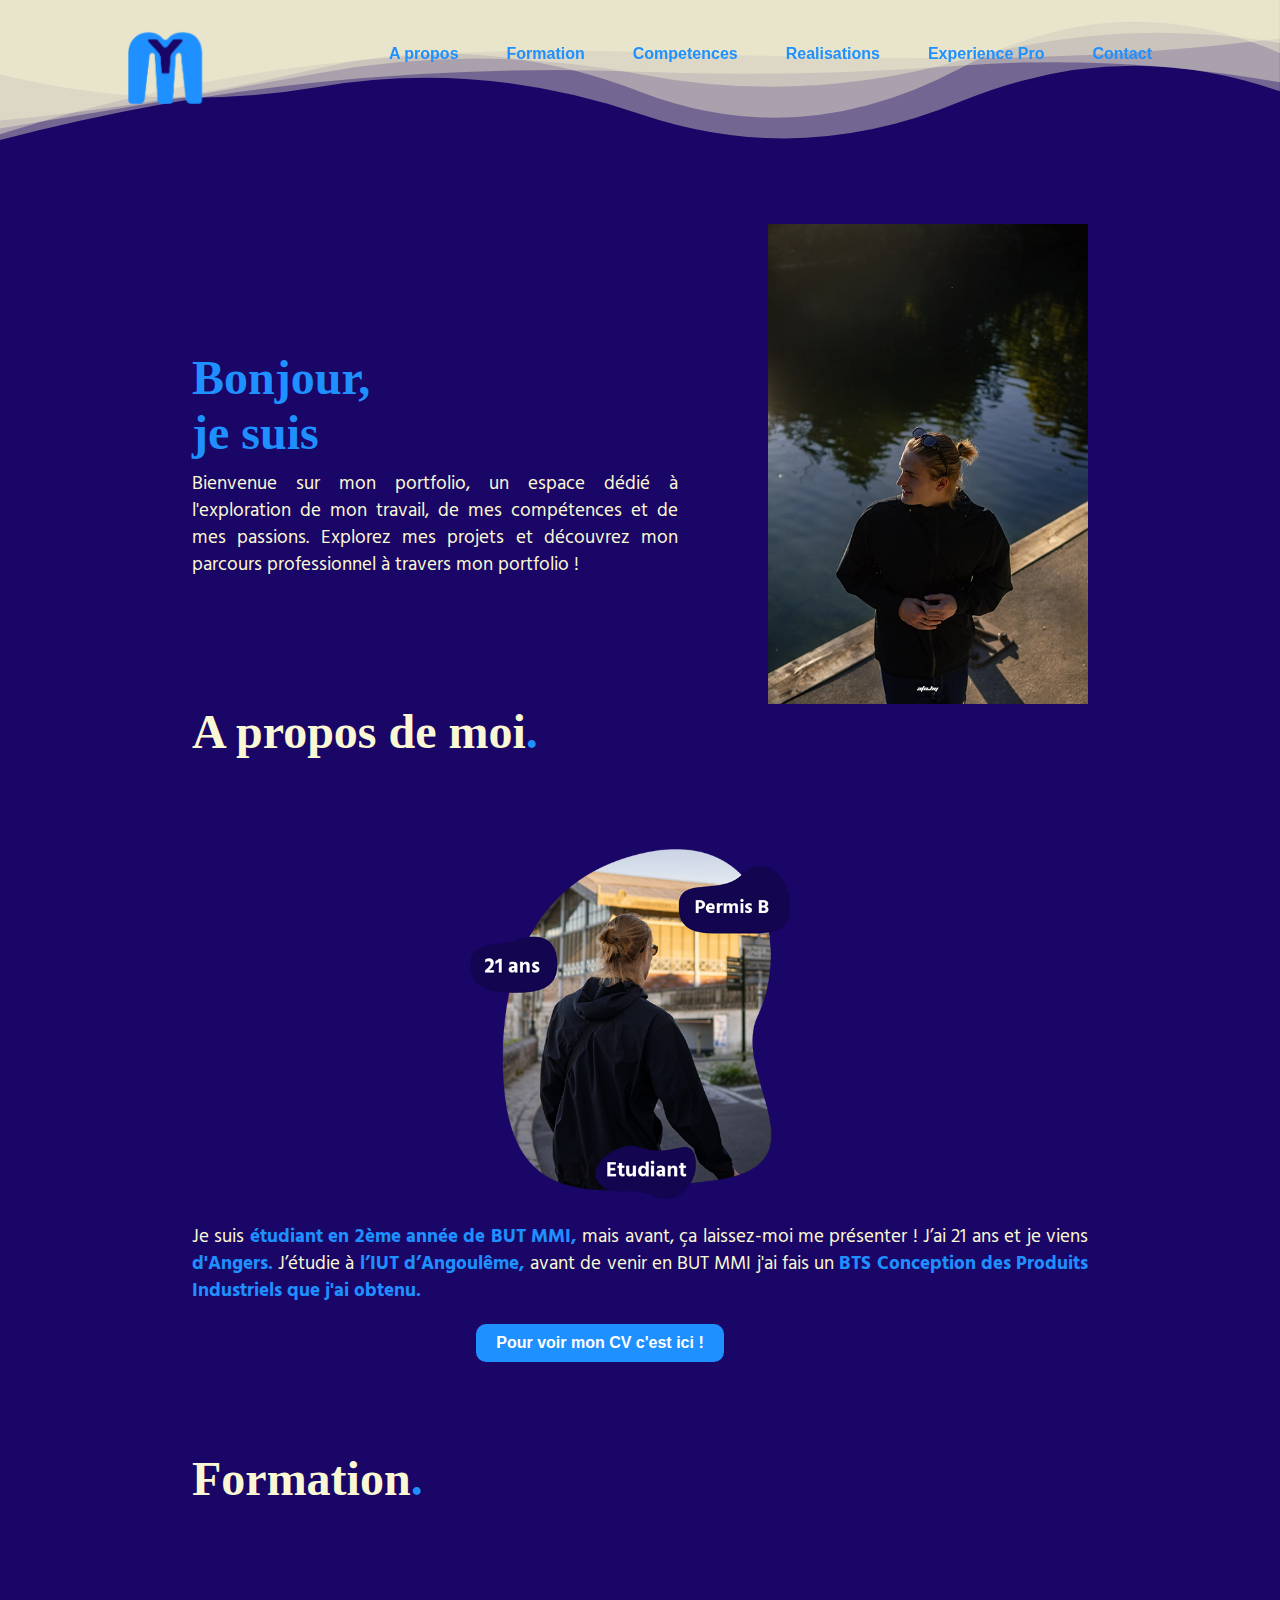
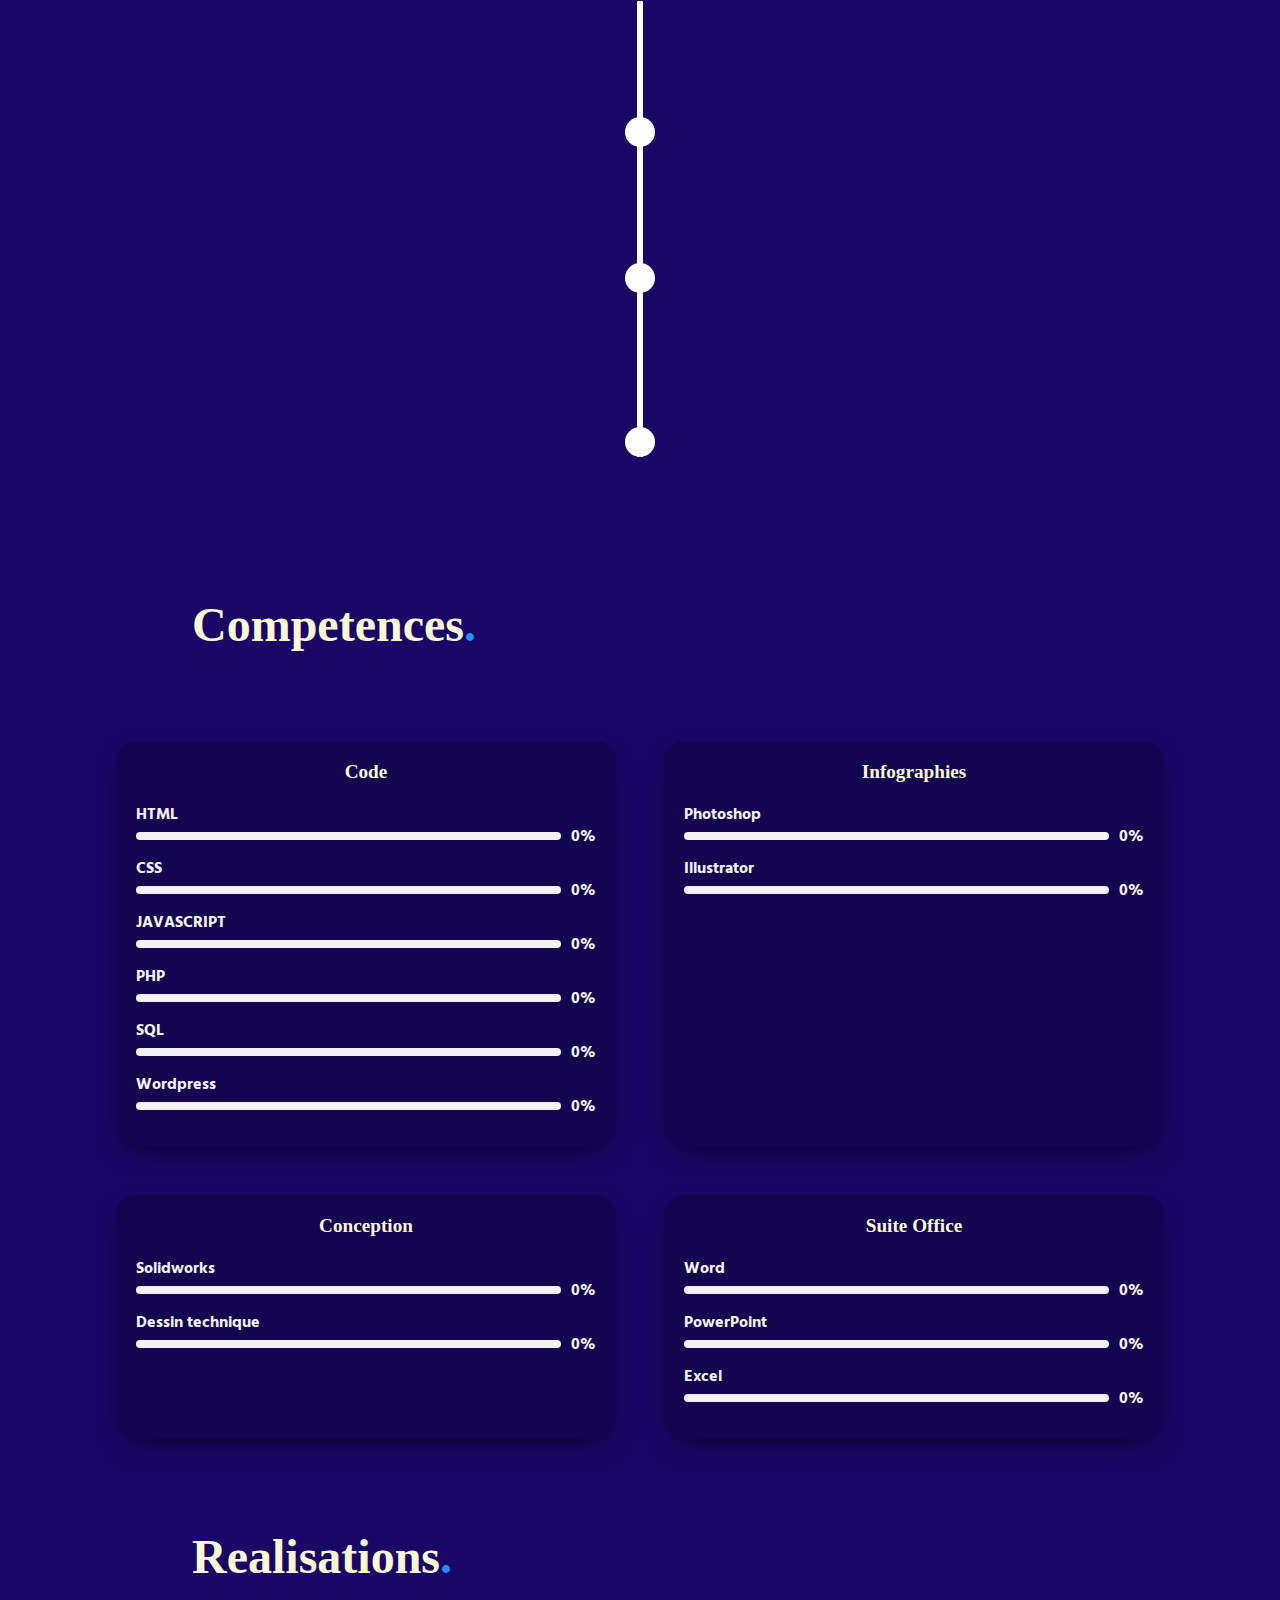
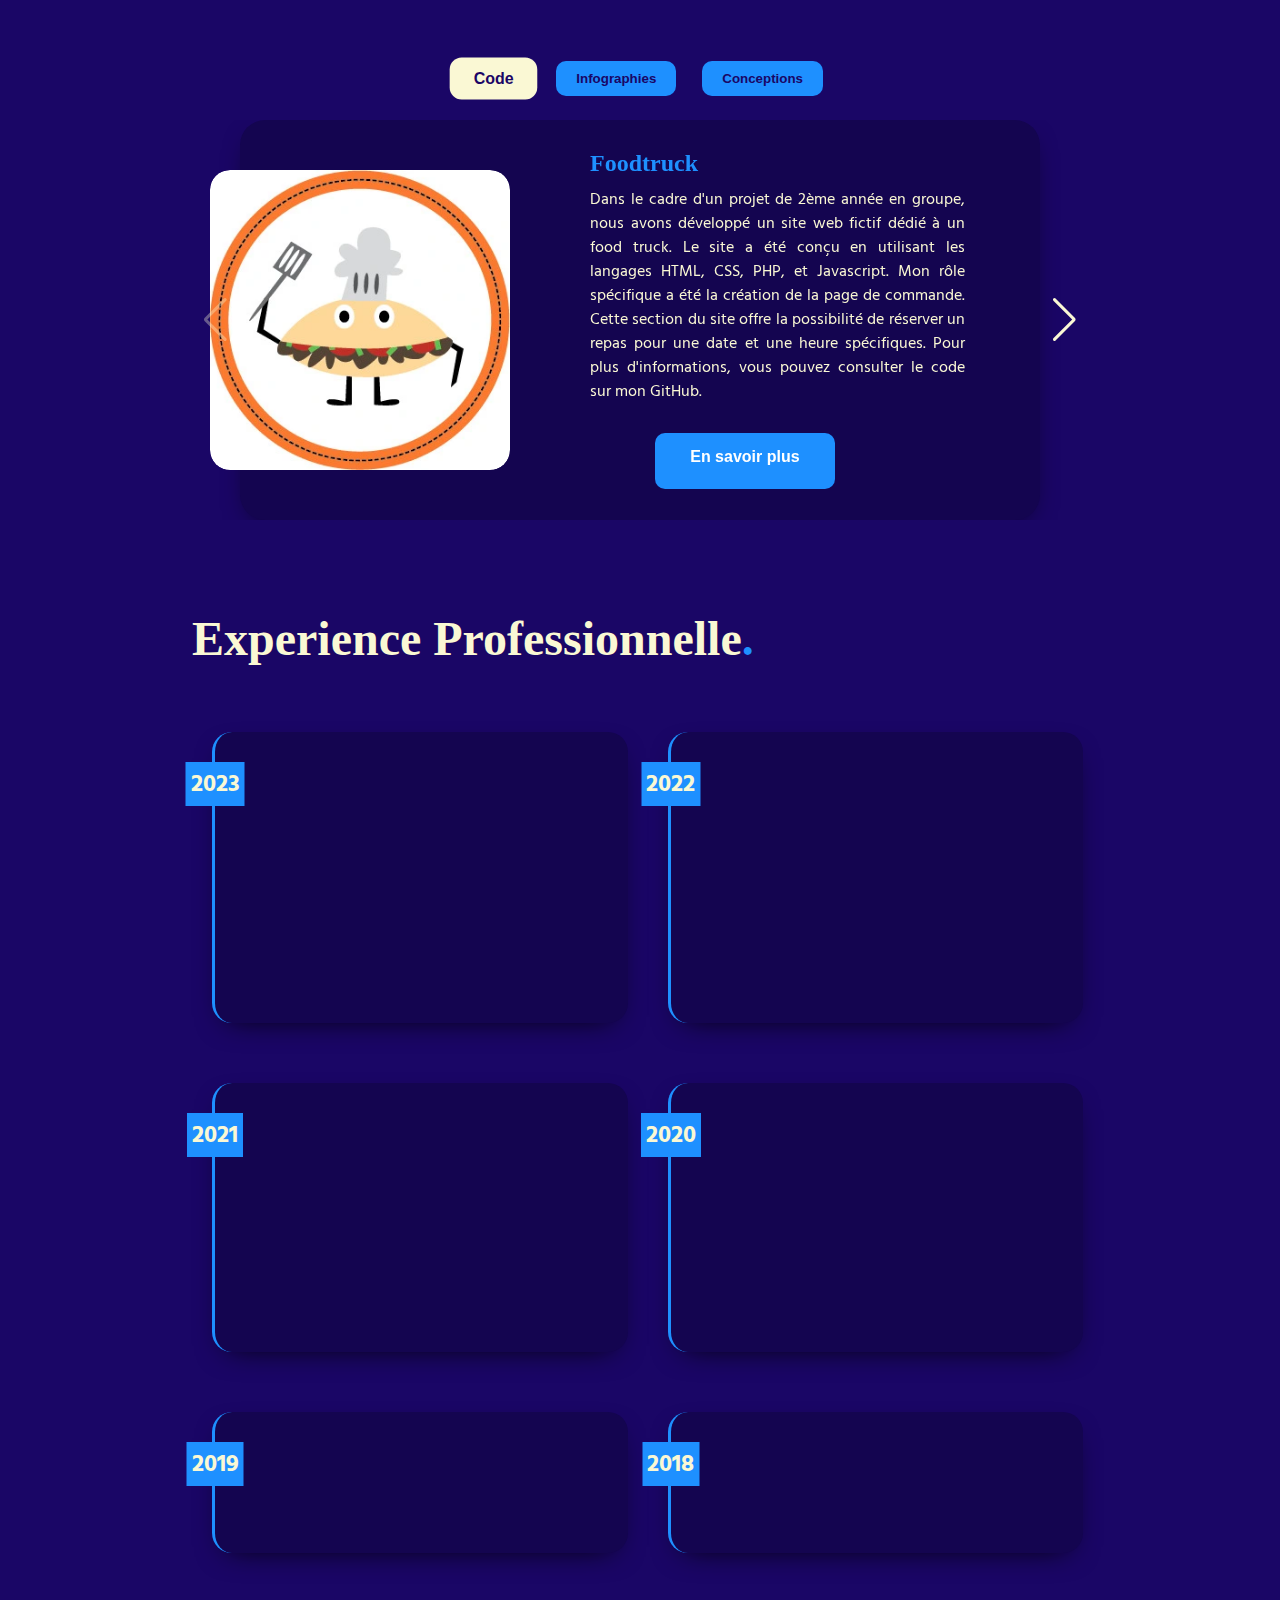
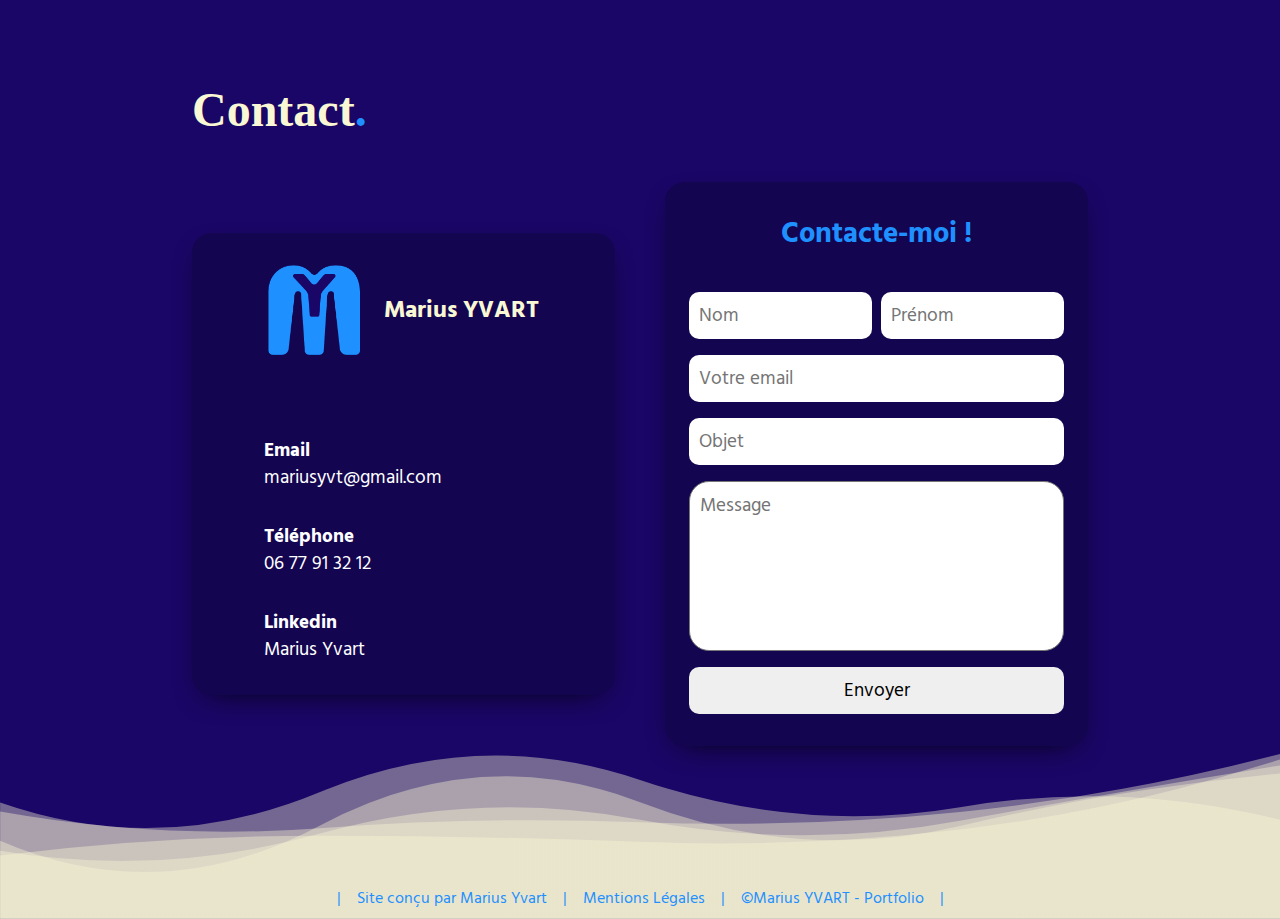
==== commit dca0d93c: "Mise à jour du lien vers le CV dans la page d'accueil" ====
--- a/portfolio/index.html
+++ b/portfolio/index.html
@@ -216,7 +216,7 @@
           </p>
           <div class="about__container__cv">
             <a
-              href="./assets/img/Marius CV copie-avec compression.pdf"
+              href="./assets/img/MariusYvartCV.pdf"
               target="_blank"
               class="about__cv"
               >Pour voir mon CV c'est ici !</a
